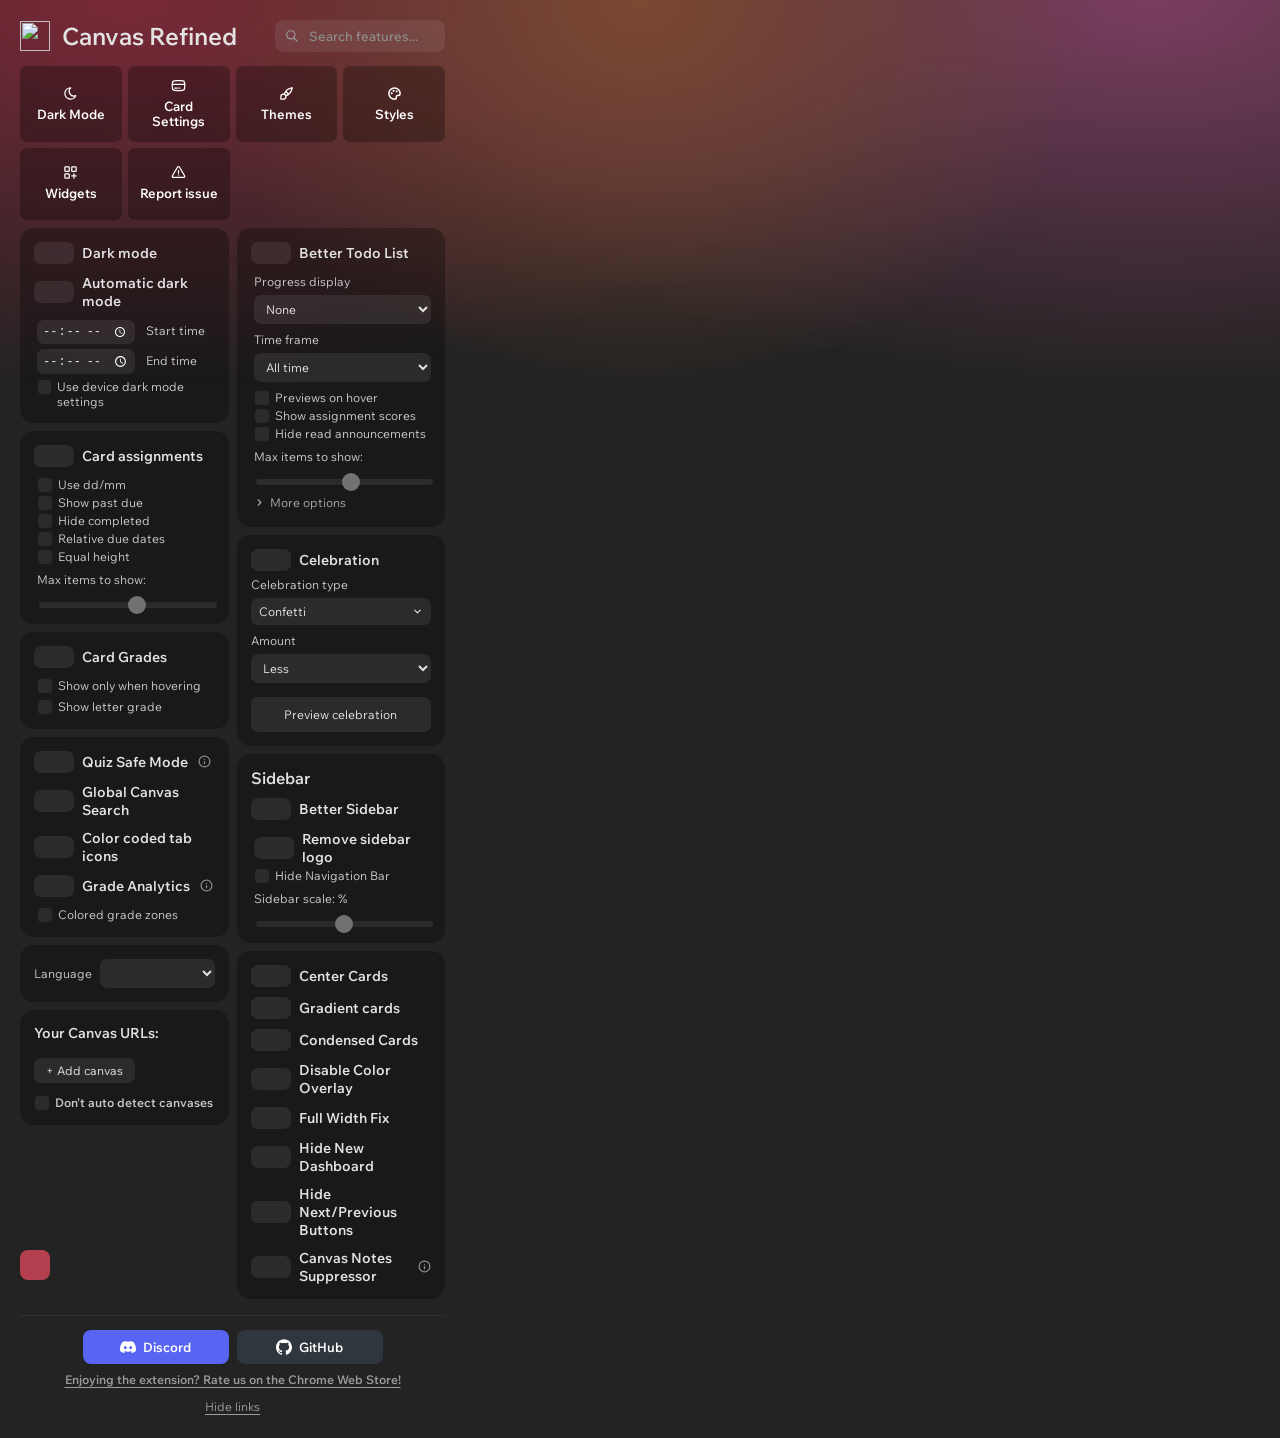
==== html/popup.html @ 8428d86f "canvas notes supressor" ====
<!doctype html>
<html lang="en">

<head>
    <meta charset="utf-8">
    <title>Canvas Refined</title>
    <link href="../css/popup.css" rel="stylesheet">
    <link rel="preconnect" href="https://fonts.googleapis.com">
    <link rel="preconnect" href="https://fonts.gstatic.com" crossorigin>
    <link href="https://fonts.googleapis.com/css2?family=Rubik&display=swap" rel="stylesheet">

    <link rel="preconnect" href="https://fonts.googleapis.com">
    <link rel="preconnect" href="https://fonts.gstatic.com" crossorigin>
    <link href="https://fonts.googleapis.com/css2?family=Wix+Madefor+Text:wght@400;500;600;700&display=swap"
        rel="stylesheet">



</head>

<body style="background: #1a1a1ad6; background: #232323">
    <div id="gradientbg"></div>
    <div id="alert"></div>
    <div class="main">
        <div class="header">
            <img id="bclogo" src="../icon/icon-128.png">
            <h1 data-i18n="Canvas_Refined">Canvas Refined</h1>
            <div class="header-search" id="header-search">
                <svg class="header-search-icon" xmlns="http://www.w3.org/2000/svg" width="14" height="14" viewBox="0 0 24 24" fill="none" stroke="currentColor" stroke-width="2" stroke-linecap="round" stroke-linejoin="round"><path stroke="none" d="M0 0h24v24H0z" fill="none"/><path d="M10 10m-7 0a7 7 0 1 0 14 0a7 7 0 1 0 -14 0" /><path d="M21 21l-6 -6" /></svg>
                <input type="text" id="feature-search" data-i18n-placeholder="search_features" placeholder="Search features..." autocomplete="off" spellcheck="false">
                <div class="search-results" id="feature-search-results"></div>
            </div>
        </div>
            <div class="more-options-container">
                <button id="customize-dark-btn" class="big-button tab-btn">
                    <svg xmlns="http://www.w3.org/2000/svg" width="15" height="15" viewBox="0 0 24 24" stroke-width="2" stroke="currentColor" fill="none" stroke-linecap="round" stroke-linejoin="round"><path stroke="none" d="M0 0h24v24H0z" fill="none"/><path d="M12 3c.132 0 .263 0 .393 0a7.5 7.5 0 0 0 7.92 12.446a9 9 0 1 1 -8.313 -12.454z" /></svg>
                    <span data-i18n="edit_dark_mode">Dark Mode</span>
                </button>
                <button id="advanced-settings" class="big-button tab-btn">
                    <svg xmlns="http://www.w3.org/2000/svg" width="15" height="15" viewBox="0 0 24 24" fill="none" stroke="currentColor" stroke-width="2" stroke-linecap="round" stroke-linejoin="round"><path d="M2 12C2 8.22876 2 6.34315 3.17157 5.17157C4.34315 4 6.22876 4 10 4H14C17.7712 4 19.6569 4 20.8284 5.17157C22 6.34315 22 8.22876 22 12C22 15.7712 22 17.6569 20.8284 18.8284C19.6569 20 17.7712 20 14 20H10C6.22876 20 4.34315 20 3.17157 18.8284C2 17.6569 2 15.7712 2 12Z"></path><path d="M10 16H6"></path><path d="M14 16H12.5"></path><path d="M2 10L22 10"></path></svg>
                    <span data-i18n="card_customization">Card Settings</span>
                </button>
                <!-- <button id="card-colors-btn" class="big-button tab-btn">
                    <svg xmlns="http://www.w3.org/2000/svg" width="15" height="15" viewBox="0 0 24 24" stroke-width="2" stroke="currentColor" fill="none" stroke-linecap="round" stroke-linejoin="round"><path stroke="none" d="M0 0h24v24H0z" fill="none"></path><path d="M5 3m0 2a2 2 0 0 1 2 -2h10a2 2 0 0 1 2 2v2a2 2 0 0 1 -2 2h-10a2 2 0 0 1 -2 -2z"></path><path d="M19 6h1a2 2 0 0 1 2 2a5 5 0 0 1 -5 5l-5 0v2"></path><path d="M10 15m0 1a1 1 0 0 1 1 -1h2a1 1 0 0 1 1 1v4a1 1 0 0 1 -1 1h-2a1 1 0 0 1 -1 -1z"></path></svg>
                    <span data-i18n="card_colors">Card Colors</span>
                </button> -->
                <button id="import-export-btn" class="big-button tab-btn">
                    <svg xmlns="http://www.w3.org/2000/svg" width="15" height="15" viewBox="0 0 24 24" stroke-width="2" stroke="currentColor" fill="none" stroke-linecap="round" stroke-linejoin="round"><path stroke="none" d="M0 0h24v24H0z" fill="none"></path><path d="M3 21v-4a4 4 0 1 1 4 4h-4"></path><path d="M21 3a16 16 0 0 0 -12.8 10.2"></path><path d="M21 3a16 16 0 0 1 -10.2 12.8"></path><path d="M10.6 9a9 9 0 0 1 4.4 4.4"></path></svg>
                    <span data-i18n="themes">Themes</span>
                </button>
                <button id="custom-font-btn" class="big-button tab-btn">
                    <svg width="15px" height="15px" viewBox="0 0 24 24" fill="none" xmlns="http://www.w3.org/2000/svg"><g id="SVGRepo_bgCarrier" stroke-width="0"></g><g id="SVGRepo_tracerCarrier" stroke-linecap="round" stroke-linejoin="round"></g><g id="SVGRepo_iconCarrier"> <path d="M15.5 8.5H15.51M10.5 7.5H10.51M7.5 11.5H7.51M12 21C7.02944 21 3 16.9706 3 12C3 7.02944 7.02944 3 12 3C16.9706 3 21 7.02944 21 12C21 13.6569 19.6569 15 18 15H17.4C17.0284 15 16.8426 15 16.6871 15.0246C15.8313 15.1602 15.1602 15.8313 15.0246 16.6871C15 16.8426 15 17.0284 15 17.4V18C15 19.6569 13.6569 21 12 21ZM16 8.5C16 8.77614 15.7761 9 15.5 9C15.2239 9 15 8.77614 15 8.5C15 8.22386 15.2239 8 15.5 8C15.7761 8 16 8.22386 16 8.5ZM11 7.5C11 7.77614 10.7761 8 10.5 8C10.2239 8 10 7.77614 10 7.5C10 7.22386 10.2239 7 10.5 7C10.7761 7 11 7.22386 11 7.5ZM8 11.5C8 11.7761 7.77614 12 7.5 12C7.22386 12 7 11.7761 7 11.5C7 11.2239 7.22386 11 7.5 11C7.77614 11 8 11.2239 8 11.5Z" stroke="#ffffff" stroke-width="2.4" stroke-linecap="round" stroke-linejoin="round"></path> </g></svg>
                    <span data-i18n="styles">Styles</span>
                </button>
                <button id="gpa-bounds-btn" class="big-button tab-btn">
                    <svg xmlns="http://www.w3.org/2000/svg" width="15" height="15" viewBox="0 0 24 24" fill="none" stroke="currentColor" stroke-width="2" stroke-linecap="round" stroke-linejoin="round"><rect x="3" y="3" width="7" height="7" rx="1"></rect><rect x="3" y="14" width="7" height="7" rx="1"></rect><rect x="14" y="3" width="7" height="7" rx="1"></rect><path d="M17.5 14.0002L17.5 21.0004"></path><path d="M21.0001 17.5001L14 17.5001"></path></svg>
                    <span data-i18n="widgets">Widgets</span>
                </button>
                <button id="report-issue-btn" class="big-button tab-btn">
                    <svg xmlns="http://www.w3.org/2000/svg" width="15" height="15" viewBox="0 0 24 24" stroke-width="2" stroke="currentColor" fill="none" stroke-linecap="round" stroke-linejoin="round"><path stroke="none" d="M0 0h24v24H0z" fill="none"></path><path d="M12 9v4"></path><path d="M10.363 3.591l-8.106 13.534a1.914 1.914 0 0 0 1.636 2.871h16.214a1.914 1.914 0 0 0 1.636 -2.87l-8.106 -13.536a1.914 1.914 0 0 0 -3.274 0z"></path><path d="M12 16h.01"></path></svg>
                    <span data-i18n="report_issue">Report issue</span>
                </button>
                <!-- <button id="updates-btn" class="big-button tab-btn">
                    <svg  xmlns="http://www.w3.org/2000/svg"  width="15"  height="15"  viewBox="0 0 24 24"  fill="none"  stroke="currentColor"  stroke-width="2"  stroke-linecap="round"  stroke-linejoin="round"><path stroke="none" d="M0 0h24v24H0z" fill="none"/><path d="M20 11a8.1 8.1 0 0 0 -15.5 -2m-.5 -4v4h4" /><path d="M4 13a8.1 8.1 0 0 0 15.5 2m.5 4v-4h-4" /></svg>
                    <span data-i18n="updates">Updates</span>
                </button> -->
            </div>
        <div class="options">
            <div class="options-left">
                <div class="option-container">
                    <div class="option" id="dark_mode">
                        <input type="radio" id="off" name="dark_mode">
                        <input type="radio" id="on" name="dark_mode">
                        <div class="slider">
                            <div class="sliderknob"></div>
                            <div class="sliderbg"></div>
                        </div>
                        <span class="option-name" data-i18n="dark_mode">Dark mode</span>
                    </div>
                    <div class="option" id="auto_dark">
                        <input type="radio" id="off" name="auto_dark">
                        <input type="radio" id="on" name="auto_dark">
                        <div class="slider">
                            <div class="sliderknob"></div>
                            <div class="sliderbg"></div>
                        </div>
                        <span class="option-name" data-i18n="automatic_dark_mode">Automatic dark mode</span>
                    </div>
                    <div class="sub-options">
                        <div class="timesets">
                            <div class="timeset">
                                <input type="time" id="auto_dark_start" step="60"></input>
                                <span class="sub-text" data-i18n="auto_start_time">Start time</span>
                            </div>
                            <div class="timeset">
                                <input type="time" id="auto_dark_end" step="60"></input>
                                <span class="sub-text" data-i18n="auto_end_time">End time</span>
                            </div>
                        </div>
                        <div class="sub-option" style="margin-top:5px">
                            <input type="checkbox" id="device_dark" name="device_dark">
                            <label for="device_dark" class="sub-text" data-i18n="device_dark">Use device dark mode settings</label>
                        </div>
                    </div>
                </div>
                <div class="option-container">
                    <div class="option" id="assignments_due">
                        <input type="radio" id="off" name="assignments_due">
                        <input type="radio" id="on" name="assignments_due">
                        <div class="slider">
                            <div class="sliderknob"></div>
                            <div class="sliderbg"></div>
                        </div>
                        <span class="option-name" data-i18n="card_assignments">Card assignments</span>
                    </div>
                    <div class="sub-options">
                        <div class="sub-option">
                            <input type="checkbox" id="assignment_date_format" name="assignment_date_format">
                            <label for="assignment_date_format" class="sub-text" data-i18n="useddmm">Use dd/mm</label>
                        </div>
                        <div class="sub-option">
                            <input type="checkbox" id="card_overdues" name="card_overdues">
                            <label for="card_overdues" class="sub-text" data-i18n="show_past_due">Show past due</label>
                        </div>
                        <div class="sub-option">
                            <input type="checkbox" id="hide_completed_cards" name="hide_completed_cards">
                            <label for="hide_completed_cards" class="sub-text" data-i18n="hide_completed_cards">Hide completed</label>
                        </div>
                        <div class="sub-option">
                            <input type="checkbox" id="relative_dues" name="relative_dues">
                            <label for="relative_dues" class="sub-text" data-i18n="relative_due_dates">Relative due dates</label>
                        </div>
                        <div class="sub-option">
                            <input type="checkbox" id="equal_height_cards" name="equal_height_cards">
                            <label for="equal_height_cards" class="sub-text" data-i18n="equal_height_cards">Equal height</label>
                        </div>
                        <div style="margin-top: 5px">
                            <span class="sub-text" data-i18n="max_items">Max items to show: </span><span
                                id="numAssignments"></span>
                            <input type="range" min="1" max="10" id="numAssignmentsSlider">
                        </div>
                    </div>
                </div>
                <div class="option-container">
                    <div class="option" id="dashboard_grades">
                        <input type="radio" id="off" name="dashboard_grades">
                        <input type="radio" id="on" name="dashboard_grades">
                        <div class="slider">
                            <div class="sliderknob"></div>
                            <div class="sliderbg"></div>
                        </div>
                        <span class="option-name" data-i18n="card_grades">Card Grades</span>
                    </div>
                    <div class="sub-options">
                        <div class="sub-option" style="margin-top:5px">
                            <input type="checkbox" id="grade_hover" name="grade_hover">
                            <label for="grade_hover" class="sub-text" data-i18n="grade_hover">Show only when hovering</label>
                        </div>
                        <div class="sub-option" style="margin-top:5px">
                            <input type="checkbox" id="card_letter" name="card_letter">
                            <label for="card_letter" class="sub-text" data-i18n="card_letter">Show letter grade</label>
                        </div>
                    </div>
                </div>
                <div class="option-container" style="display:none">
					<!-- TODO: scrapped maybe forever -->
                    <div class="option" id="remind">
                        <input type="radio" id="off" name="remind">
                        <input type="radio" id="on" name="remind">
                        <div class="slider">
                            <div class="sliderknob"></div>
                            <div class="sliderbg"></div>
                        </div>
                        <span class="option-name" data-i18n="todo_remind">Todo Reminders</span>
                    </div>
                </div>
                <div class="option-container">
                    <div class="option" id="quiz_safe_mode">
                        <input type="radio" id="off" name="quiz_safe_mode">
                        <input type="radio" id="on" name="quiz_safe_mode">
                        <div class="slider">
                            <div class="sliderknob"></div>
                            <div class="sliderbg"></div>
                        </div><span class="option-name" data-i18n="quiz_safe_mode">Quiz Safe Mode</span>
                        <span class="cr-info-bubble" tabindex="0" role="button" data-i18n-aria-label="quiz_safe_info_label" aria-label="Quiz Safe Mode info">
                            <svg viewBox="0 0 24 24" width="13" height="13" fill="none" stroke="currentColor" stroke-width="2.2" stroke-linecap="round" stroke-linejoin="round"><circle cx="12" cy="12" r="10"></circle><line x1="12" y1="16" x2="12" y2="12"></line><line x1="12" y1="8" x2="12.01" y2="8"></line></svg>
                            <span class="cr-info-bubble-text" data-i18n="quiz_safe_mode_desc">Turns off most Canvas Refined features on quiz pages so you get the default Canvas quiz experience.</span>
                        </span>
                    </div>
                    <div class="option" id="global_search">
                        <input type="radio" id="off" name="global_search">
                        <input type="radio" id="on" name="global_search">
                        <div class="slider">
                            <div class="sliderknob"></div>
                            <div class="sliderbg"></div>
                        </div><span class="option-name" data-i18n="global_search">Global Canvas Search</span>
                    </div>
                    <div class="option" id="tab_icons">
                        <input type="radio" id="off" name="tab_icons">
                        <input type="radio" id="on" name="tab_icons">
                        <div class="slider">
                            <div class="sliderknob"></div>
                            <div class="sliderbg"></div>
                        </div><span class="option-name" data-i18n="tab_icons">Color coded tab icons</span>
                    </div>
                    <div class="option" id="grade_analytics">
                        <input type="radio" id="off" name="grade_analytics">
                        <input type="radio" id="on" name="grade_analytics">
                        <div class="slider">
                            <div class="sliderknob"></div>
                            <div class="sliderbg"></div>
                        </div><span class="option-name" data-i18n="grade_analytics">Grade Analytics</span>
                        <span class="cr-info-bubble" tabindex="0" role="button" data-i18n-aria-label="grade_analytics_info_label" aria-label="Grade Analytics info">
                            <svg viewBox="0 0 24 24" width="13" height="13" fill="none" stroke="currentColor" stroke-width="2.2" stroke-linecap="round" stroke-linejoin="round"><circle cx="12" cy="12" r="10"></circle><line x1="12" y1="16" x2="12" y2="12"></line><line x1="12" y1="8" x2="12.01" y2="8"></line></svg>
                            <span class="cr-info-bubble-text" data-i18n="grade_analytics_desc">Adds tools to help you analyze your grades.</span>
                        </span>
                    </div>
                    <div class="sub-options">
                        <div class="sub-option" style="margin-top:5px">
                            <input type="checkbox" id="grade_analytics_zones" name="grade_analytics_zones">
                            <label for="grade_analytics_zones" class="sub-text" data-i18n="grade_analytics_zones">Colored grade zones</label>
                        </div>
                    </div>
                </div>
                <div class="option-container" id="language-selector-container">
                    <div class="sub-option widget-inline-row" style="margin-top:0;">
                        <label for="language-select" class="sub-text widget-inline-label" data-i18n="language">Language</label>
                        <select id="language-select" class="widget-pos widget-inline-select"></select>
                    </div>
                </div>
                <div class="option-container">
                    <div class="customDomain">
                        <span data-i18n="enter_url">Your Canvas URLs:</span>
                        <div id="custom-domain-list"></div>
                        <button id="add-domain-btn" class="customization-button" data-i18n="add_canvas">+ Add canvas</button>
                        <div class="domain-toggles">
                            <div class="sub-option">
                                <input type="checkbox" id="auto_detect_disabled" name="auto_detect_disabled">
                                <label for="auto_detect_disabled" class="sub-text" data-i18n="no_auto_detect">Don't auto detect canvases</label>
                            </div>
                        </div>
                    </div>
                </div>

            </div>

            <div class="options-right">
                <div class="option-container">
                    <div class="option" id="better_todo">
                        <input type="radio" id="off" name="better_todo">
                        <input type="radio" id="on" name="better_todo">
                        <div class="slider">
                            <div class="sliderknob"></div>
                            <div class="sliderbg"></div>
                        </div>
                        <span class="option-name" data-i18n="better_todo">Better Todo List</span>
                    </div>
                    <div class="sub-options">
                        <!-- Frequently-changed options stay visible; rarer ones live in the collapsible "More options" section below -->
                        <div class="sub-option" style="flex-direction:column;align-items:stretch;gap:4px;">
                            <label for="todo_progress_rings" class="sub-text" data-i18n="todo_progress_display">Progress display</label>
                            <select id="todo_progress_rings" name="todo_progress_rings">
                                <option value="none" data-i18n="todo_progress_none">None</option>
                                <option value="rings" data-i18n="todo_progress_rings">Rings</option>
                                <option value="rainbow" data-i18n="todo_progress_rainbow">Rainbow</option>
                                <option value="lines" data-i18n="todo_progress_lines">Multiple lines</option>
                                <option value="line" data-i18n="todo_progress_line">One line</option>
                            </select>
                        </div>
                        <div class="sub-option" style="flex-direction:column;align-items:stretch;gap:4px;">
                            <label for="todo_timeframe" class="sub-text" data-i18n="todo_timeframe">Time frame</label>
                            <select id="todo_timeframe" name="todo_timeframe">
                                <option value="all" data-i18n="todo_timeframe_all">All time</option>
                                <option value="1week" data-i18n="todo_timeframe_1week">1 week</option>
                                <option value="2week" data-i18n="todo_timeframe_2week">2 weeks</option>
                                <option value="month" data-i18n="todo_timeframe_month">Month</option>
                                <option value="2month" data-i18n="todo_timeframe_2month">2 months</option>
                                <option value="custom" data-i18n="todo_timeframe_custom">Custom</option>
                            </select>
                            <div id="todo_timeframe_custom" class="custom-tf-wrap">
                                <div class="custom-tf-row">
                                    <span class="sub-text" data-i18n="todo_timeframe_from">From</span>
                                    <input type="number" id="todo_timeframe_custom_past" min="0" max="365">
                                    <span class="sub-text" data-i18n="todo_timeframe_days_ago">days ago</span>
                                </div>
                                <div class="custom-tf-row">
                                    <span class="sub-text" data-i18n="todo_timeframe_to">To</span>
                                    <input type="number" id="todo_timeframe_custom_future" min="0" max="365">
                                    <span class="sub-text" data-i18n="todo_timeframe_days_future">days from now</span>
                                </div>
                            </div>
                        </div>
                        <div class="sub-option">
                            <input type="checkbox" id="hover_preview" name="hover_preview">
                            <label for="hover_preview" class="sub-text" data-i18n="hover_preview">Previews on hover</label>
                        </div>
                        <div class="sub-option">
                            <input type="checkbox" id="todo_show_scores" name="todo_show_scores">
                            <label for="todo_show_scores" class="sub-text" data-i18n="todo_show_scores">Show assignment scores</label>
                        </div>
                        <div class="sub-option">
                            <input type="checkbox" id="todo_hide_read" name="todo_hide_read">
                            <label for="todo_hide_read" class="sub-text" data-i18n="todo_hide_read">Hide read announcements</label>
                        </div>
                        <div style="margin-top: 5px">
                            <span class="sub-text" data-i18n="max_items">Max items to show: </span><span
                                id="numTodoItems"></span>
                            <input type="range" min="1" max="12" id="numTodoItemsSlider">
                        </div>
                        <div class="todo-more-options" id="todo-more-options">
                            <div class="todo-more-toggle" id="todo-more-toggle" role="button" tabindex="0" aria-expanded="false" aria-controls="todo-more-items">
                                <svg xmlns="http://www.w3.org/2000/svg" width="11" height="11" viewBox="0 0 24 24" fill="none" stroke="currentColor" stroke-width="2.5" stroke-linecap="round" stroke-linejoin="round"><path stroke="none" d="M0 0h24v24H0z" fill="none"/><path d="M9 6l6 6l-6 6" /></svg>
                                <span data-i18n="more_options">More options</span>
                            </div>
                            <div class="todo-more-items" id="todo-more-items">
                                <div class="sub-option">
                                    <input type="checkbox" id="todo_separate_scrollbar" name="todo_separate_scrollbar">
                                    <label for="todo_separate_scrollbar" class="sub-text" data-i18n="todo_separate_scrollbar">Separate Scrollbar</label>
                                </div>
                                <div class="sub-option">
                                    <input type="checkbox" id="todo_hr24" name="todo_hr24">
                                    <label for="todo_hr24" class="sub-text" data-i18n="24hrformat">Use 24hr format</label>
                                </div>
                                <div class="sub-option">
                                    <input type="checkbox" id="todo_full_height" name="todo_full_height">
                                    <label for="todo_full_height" class="sub-text" data-i18n="todo_full_height">Force Full Height</label> <!-- TO REMOVE and replace with full height -->
                                </div>
                                <div class="sub-option">
                                    <input type="checkbox" id="todo_hide_feedback" name="todo_hide_feedback">
                                    <label for="todo_hide_feedback" class="sub-text" data-i18n="todo_hide_feedback">Hide Recent Feedback</label>
                                </div>
                                <div class="sub-option" id="todo_alternate_colors_wrap" style="display:none;">
                                    <input type="checkbox" id="todo_alternate_colors" name="todo_alternate_colors">
                                    <label for="todo_alternate_colors" class="sub-text" data-i18n="todo_alternate_colors">Alternate colors</label>
                                </div>
                                <div class="sub-option">
                                    <input type="checkbox" id="todo_ignore_card_colors" name="todo_ignore_card_colors">
                                    <label for="todo_ignore_card_colors" class="sub-text" data-i18n="todo_ignore_colors">Ignore card colors</label>
                                </div>
                                <div class="sub-option">
                                    <input type="checkbox" id="todo_remove_icons" name="todo_remove_icons">
                                    <label for="todo_remove_icons" class="sub-text" data-i18n="todo_remove_icons">Remove icons</label>
                                </div>
                                <div class="sub-option">
                                    <input type="checkbox" id="todo_sections_persist" name="todo_sections_persist">
                                    <label for="todo_sections_persist" class="sub-text" data-i18n="todo_sections_persist">Remember collapsed sections</label>
                                </div>
                            </div>
                        </div>
                    </div>
                </div>
                <div class="option-container" id="celebrations-container">
                    <div class="option" id="todo_celebrations_enabled" style="margin-top:0">
                        <input type="radio" id="off" name="todo_celebrations_enabled">
                        <input type="radio" id="on" name="todo_celebrations_enabled">
                        <div class="slider">
                            <div class="sliderknob"></div>
                            <div class="sliderbg"></div>
                        </div>
                        <span class="option-name" data-i18n="celebration">Celebration</span>
                    </div>
                    <div class="sub-option celebration-sub" id="celebration-type-row" style="margin-top:6px;flex-direction:column;align-items:stretch;gap:4px;">
                        <span class="sub-text" data-i18n="celebration_type">Celebration type</span>
                        <div class="cr-multiselect" id="todo_celebrations">
                            <button type="button" class="cr-multiselect-btn" id="todo_celebrations_btn" aria-haspopup="listbox" aria-expanded="false">
                                <span id="todo_celebrations_label" data-i18n="celebration_confetti">Confetti</span>
                                <svg xmlns="http://www.w3.org/2000/svg" width="11" height="11" viewBox="0 0 24 24" fill="none" stroke="currentColor" stroke-width="2.5" stroke-linecap="round" stroke-linejoin="round"><path stroke="none" d="M0 0h24v24H0z" fill="none"/><path d="M6 9l6 6 6-6" /></svg>
                            </button>
                            <div class="cr-multiselect-menu" id="todo_celebrations_menu" role="listbox" aria-multiselectable="true"></div>
                        </div>
                    </div>
                    <div class="sub-option celebration-sub" id="celebration-amount-row" style="flex-direction:column;align-items:stretch;gap:4px;">
                        <label for="todo_celebration_amount" class="sub-text" data-i18n="celebration_amount">Amount</label>
                        <select id="todo_celebration_amount" name="todo_celebration_amount">
                            <option value="less" data-i18n="celebration_less">Less</option>
                            <option value="normal" data-i18n="celebration_normal">Normal</option>
                            <option value="more" data-i18n="celebration_more">More</option>
                            <option value="crazy" data-i18n="celebration_crazy">Crazy</option>
                        </select>
                    </div>
                    <button type="button" id="celebration-preview-btn" class="customization-button celebration-sub" style="margin-top:8px;width:100%;" data-i18n="celebration_preview">Preview celebration</button>
                </div>
                <div class="option-container">
                    <h3 class="header-small" data-i18n="sidebar">Sidebar</h3>
                    <div class="option" id="better_sidebar">
                        <input type="radio" id="off" name="better_sidebar">
                        <input type="radio" id="on" name="better_sidebar">
                        <div class="slider">
                            <div class="sliderknob"></div>
                            <div class="sliderbg"></div>
                        </div>
                        <span class="option-name" data-i18n="better_sidebar">Better Sidebar</span>
                    </div>
                    <!-- Only offered with Better Sidebar off: it replaces the rail entirely. -->
                    <div id="hide_sidebar_row" style="margin-top:10px;display:none;">
                        <div class="option" id="hide_sidebar">
                            <input type="radio" id="off" name="hide_sidebar">
                            <input type="radio" id="on" name="hide_sidebar">
                            <div class="slider">
                                <div class="sliderknob"></div>
                                <div class="sliderbg"></div>
                            </div>
                            <span class="option-name" data-i18n="hide_sidebar">Hide sidebar</span>
                        </div>
                    </div>
                    <div class="sub-options">
                        <div class="option" id="remlogo" style="margin-top:2px">
                            <input type="radio" id="off" name="remlogo">
                            <input type="radio" id="on" name="remlogo">
                            <div class="slider">
                                <div class="sliderknob"></div>
                                <div class="sliderbg"></div>
                            </div>
                            <span class="option-name" data-i18n="remlogo">Remove sidebar logo</span>
                        </div>
                        <div class="sub-option">
                            <input type="checkbox" id="hide_navbar" name="hide_navbar">
                            <label for="hide_navbar" class="sub-text" data-i18n="hide_navbar">Hide Navigation Bar</label>
                        </div>
                        <div style="margin-top: 5px" id="sidebarScaleSub">
                            <span class="sub-text" data-i18n="sidebar_scale">Sidebar scale: </span><span id="sidebarScaleValue"></span><span class="sub-text">%</span>
                            <input type="range" min="70" max="150" id="sidebarScaleSlider">
                        </div>
                    </div>
                </div>
                <div class="option-container">
                    <div class="option" id="center_cards">
                        <input type="radio" id="off" name="center_cards">
                        <input type="radio" id="on" name="center_cards">
                        <div class="slider">
                            <div class="sliderknob"></div>
                            <div class="sliderbg"></div>
                        </div>
                        <span class="option-name" data-i18n="center_cards">Center Cards</span>
                    </div>
                    <div class="option" id="gradient_cards">
                        <input type="radio" id="off" name="gradient_cards">
                        <input type="radio" id="on" name="gradient_cards">
                        <div class="slider">
                            <div class="sliderknob"></div>
                            <div class="sliderbg"></div>
                        </div>
                        <span class="option-name" data-i18n="gradient_cards">Gradient cards</span>
                    </div>
                    <div class="option" id="condensed_cards">
                        <input type="radio" id="off" name="condensed_cards">
                        <input type="radio" id="on" name="condensed_cards">
                        <div class="slider">
                            <div class="sliderknob"></div>
                            <div class="sliderbg"></div>
                        </div><span class="option-name" data-i18n="condensed_cards">Condensed Cards</span>
                    </div>
                    <div class="option" id="disable_color_overlay">
                        <input type="radio" id="off" name="disable_color_overlay">
                        <input type="radio" id="on" name="disable_color_overlay">
                        <div class="slider">
                            <div class="sliderknob"></div>
                            <div class="sliderbg"></div>
                        </div><span class="option-name" data-i18n="disable_color">Disable Color Overlay</span>
                    </div>
                    <div class="option" id="full_width">
                        <input type="radio" id="off" name="full_width">
                        <input type="radio" id="on" name="full_width">
                        <div class="slider">
                            <div class="sliderknob"></div>
                            <div class="sliderbg"></div>
                        </div>
                        <span class="option-name" data-i18n="full_width">Full Width Fix</span>
                    </div>
                    <div class="option" id="hide_new_canvas">
                        <input type="radio" id="off" name="hide_new_canvas">
                        <input type="radio" id="on" name="hide_new_canvas">
                        <div class="slider">
                            <div class="sliderknob"></div>
                            <div class="sliderbg"></div>
                        </div><span class="option-name" data-i18n="hide_new_canvas">Hide New Dashboard</span>
                    </div>
                    <div class="option" id="hide_sequence_footer">
                        <input type="radio" id="off" name="hide_sequence_footer">
                        <input type="radio" id="on" name="hide_sequence_footer">
                        <div class="slider">
                            <div class="sliderknob"></div>
                            <div class="sliderbg"></div>
                        </div><span class="option-name" data-i18n="hide_sequence_footer">Hide Next/Previous Buttons</span>
                    </div>
                    <div class="option" id="notes_suppressor">
                        <input type="radio" id="off" name="notes_suppressor">
                        <input type="radio" id="on" name="notes_suppressor">
                        <div class="slider">
                            <div class="sliderknob"></div>
                            <div class="sliderbg"></div>
                        </div><span class="option-name" data-i18n="notes_suppressor">Canvas Notes Suppressor</span>
                        <span class="cr-info-bubble" tabindex="0" role="button" data-i18n-aria-label="notes_suppressor_info_label" aria-label="Canvas Notes Suppressor info">
                            <svg viewBox="0 0 24 24" width="13" height="13" fill="none" stroke="currentColor" stroke-width="2.2" stroke-linecap="round" stroke-linejoin="round"><circle cx="12" cy="12" r="10"/><line x1="12" y1="16" x2="12" y2="12"/><line x1="12" y1="8" x2="12.01" y2="8"/></svg>
                            <span class="cr-info-bubble-text" data-i18n="notes_suppressor_desc">Hides Canvas' "Mark unclear / Mark important" popup that appears when you select text.</span>
                        </span>
                    </div>
                </div>

            </div>
        </div>
        <div class="social-footer" id="social-footer">
            <div class="social-buttons" id="social-buttons">
                <a class="discord-button" href="https://discord.gg/GjFh4JA3wh" target="_blank" rel="noopener noreferrer" data-i18n-title="join_discord" title="Join our Discord">
                    <svg xmlns="http://www.w3.org/2000/svg" width="16" height="16" viewBox="0 0 24 24" fill="currentColor"><path d="M20.317 4.369a19.791 19.791 0 0 0-4.885-1.515.074.074 0 0 0-.079.037c-.21.375-.444.864-.608 1.25a18.27 18.27 0 0 0-5.487 0 12.64 12.64 0 0 0-.617-1.25.077.077 0 0 0-.079-.037A19.736 19.736 0 0 0 3.677 4.37a.07.07 0 0 0-.032.027C.533 9.046-.32 13.58.099 18.057a.082.082 0 0 0 .031.057 19.9 19.9 0 0 0 5.993 3.03.078.078 0 0 0 .084-.028 14.09 14.09 0 0 0 1.226-1.994.076.076 0 0 0-.041-.106 13.107 13.107 0 0 1-1.872-.892.077.077 0 0 1-.008-.128 10.2 10.2 0 0 0 .372-.292.074.074 0 0 1 .077-.01c3.928 1.793 8.18 1.793 12.062 0a.074.074 0 0 1 .078.01c.12.098.246.198.373.292a.077.077 0 0 1-.006.127 12.299 12.299 0 0 1-1.873.892.077.077 0 0 0-.041.107c.36.698.772 1.362 1.225 1.993a.076.076 0 0 0 .084.028 19.839 19.839 0 0 0 6.002-3.03.077.077 0 0 0 .032-.054c.5-5.177-.838-9.674-3.549-13.66a.061.061 0 0 0-.031-.03zM8.02 15.331c-1.182 0-2.157-1.085-2.157-2.419 0-1.333.956-2.419 2.157-2.419 1.21 0 2.176 1.096 2.157 2.42 0 1.333-.956 2.418-2.157 2.418zm7.975 0c-1.183 0-2.157-1.085-2.157-2.419 0-1.333.955-2.419 2.157-2.419 1.21 0 2.176 1.096 2.157 2.42 0 1.333-.946 2.418-2.157 2.418z"/></svg>
                    <span>Discord</span>
                </a>
                <a class="github-button" href="https://github.com/GuySandler/CanvasRefined" target="_blank" rel="noopener noreferrer" data-i18n-title="view_on_github" title="View on GitHub">
                    <svg xmlns="http://www.w3.org/2000/svg" width="16" height="16" viewBox="0 0 24 24" fill="currentColor"><path d="M12 .297c-6.63 0-12 5.373-12 12 0 5.303 3.438 9.8 8.205 11.385.6.113.82-.258.82-.577 0-.285-.01-1.04-.015-2.04-3.338.724-4.042-1.61-4.042-1.61C4.422 18.07 3.633 17.7 3.633 17.7c-1.087-.744.084-.729.084-.729 1.205.084 1.838 1.236 1.838 1.236 1.07 1.835 2.809 1.305 3.495.998.108-.776.417-1.305.76-1.605-2.665-.3-5.466-1.332-5.466-5.93 0-1.31.465-2.38 1.235-3.22-.135-.303-.54-1.523.105-3.176 0 0 1.005-.322 3.3 1.23.96-.267 1.98-.399 3-.405 1.02.006 2.04.138 3 .405 2.28-1.552 3.285-1.23 3.285-1.23.645 1.653.24 2.873.12 3.176.765.84 1.23 1.91 1.23 3.22 0 4.61-2.805 5.625-5.475 5.92.42.36.81 1.096.81 2.22 0 1.606-.015 2.896-.015 3.286 0 .315.21.69.825.57C20.565 22.092 24 17.592 24 12.297c0-6.627-5.373-12-12-12"/></svg>
                    <span>GitHub</span>
                </a>
            </div>
            <a class="rate-link" id="rate-link" href="https://chromewebstore.google.com/detail/canvas-refined/ihienfbdfdamhmhhiokjnjmpjgbenedg/reviews" target="_blank" rel="noopener noreferrer" data-i18n="rate_us_chrome">Enjoying the extension? Rate us on the Chrome Web Store!</a>
            <div class="social-toggle" id="social-toggle" role="button" tabindex="0" data-i18n="hide_links">Hide links</div>
        </div>
    </div>

    <div class="import-export tab" style="display: none">
        <div id="submit-popup">
            <div style="max-width: 75%;color:#a7a7a7">
                <h3 class="header-small" style="font-size:18px;color:#fff" data-i18n="submission_confirmation">Submission confirmation</h3>
                <p style="font-size:14px;margin-top: 10px;font-weight:600;" data-i18n="not_for_request">This is <span style="text-decoration: underline;">not</span> for requesting a theme. I don't create themes by request.</p>
                <p style="margin-top: 10px;" data-i18n="submission_includes">Your submission will include your current thematic settings, such as your card images, dark mode, and font.</p>
                <p style="margin-top: 10px;" data-i18n="theme_guidelines">Make sure your theme follows these guidelines:</p>
                <ul>
                    <li data-i18n="guideline_1">Appropriate images/title</li>
                    <li data-i18n="guideline_2">Does not heavily use components from other themes</li>
                    <li data-i18n="guideline_3">Uses a unique custom dark mode (not one of the presets)</li>
                    <li data-i18n="guideline_4">Custom images cannot be from Discord or Gmail. These images are not public</li>
                </ul>
                <div style="display: flex; gap: 5px;margin-top:14px;">
                    <button id="submit-theme-btn" class="big-button" style="width: 50%;" data-i18n="submit">Submit</button>
                    <button id="cancel-theme-btn" class="big-button" style="width: 50%;" data-i18n="cancel">Cancel</button>
                </div>
            </div>
        </div>
        <div id="browser-settings-popup">
            <div style="width: 50%;">
                <h3 class="header-small" style="margin-bottom:14px;font-size:18px;" data-i18n="theme_browser_settings">Theme browser settings</h3>
                <div style="display:flex;gap:8px;align-items: center;color:#a7a7a7">
                    <input type="checkbox" id="browser_show_likes">
                    <span data-i18n="always_show_likes">Always show like count</span>
                </div>
                <button id="close-settings-btn" class="big-button" style="width: 50%;margin-top:14px;" data-i18n="close">Close</button>
            </div>
        </div>
        <div class="tab-header">
            <h2 style="margin-top: 0" data-i18n="themes">Themes</h2>
            <button class="big-button back-btn" data-i18n="back">Back</button>
        </div>
        <div class="option-container" style="display:none;">
            <div class="theme-header small-option">
                <h3 class="header-small" style="margin:0" data-i18n="submit_your_theme">Submit your theme</h3>
                <div class="big-button" id="show-submit-form" data-i18n="show">Show</div>
            </div>
            <p style="color:#a7a7a7" data-i18n="do_you_want_submit">Do you want to submit your theme for others to use?</p>

            <div id="submit-drawer" style="display: none;">
                <div>
                    <div id="submit-tab">
                        <button class="submit-tab-btn active" id="submit-form-btn" data-i18n="submit">Submit</button>
                        <button class="submit-tab-btn" id="view-submissions-btn" data-i18n="my_submissions">My submissions</button>
                    </div>
                </div>
                <div id="submit-form" style="margin-top:10px;">
                    <div style="display: flex;gap:40px;">
                        <div>
                            <div>
                                <p style="font-weight:600;" data-i18n="title_label">Title</p>
                                <input type="text" class="card-input" id="submit-title">
                                <p style="color:#a7a7a7;font-size:12px;margin-top:4px;" data-i18n="title_hint">Try to keep this short and relevant so people can search for it.</p>
                            </div>
                            <div style="margin-top:14px;">
                                <p style="font-weight:600;" data-i18n="created_by">Created by</p>
                                <input type="text" class="card-input" id="submit-credits">
                                <p style="color:#a7a7a7;font-size:12px;margin-top:4px;" data-i18n="created_by_hint">This can be anything including your name, social media handle, anonymous etc.</p>
                            </div>
                                            </div>
                        <div style="min-width: 25%;">
                            <p style="color:#a7a7a7;font-size:12px;margin-bottom:5px;" data-i18n="preview">Preview</p>
                            <button id="theme-button-img" class="theme-button customization-button"
                            style="width: 100%;background-image: linear-gradient(rgba(0, 0, 0, 0.6), rgba(0, 0, 0, 0.6));">
                                <p class="theme-button-title" id="theme-button-title-preview" data-i18n="preview_title_default">Title</p>
                                <p class="theme-button-creator" id="theme-button-creator-preview" data-i18n="preview_creator_default">Credits</p>
                            </button>
                        </div>
                    </div>
                    <div style="display: flex;gap:6px;margin-top: 10px;">
                        <button id="submit-theme-btn-1" class="big-button" data-i18n="submit">Submit</button>
                    </div>
                </div>
                <div id="view-submissions" style="display: none;">
                    <div id="latest-submissions"></div>
                    <p style="font-size:12px;color:#a4a4a4;margin:6px 0" data-i18n="showing_submissions">Showing your latest 3 submissions</p>
                </div>
            </div>
        </div>
        <div class="option-container">
            <div class="theme-header">
                <div style="display:flex;gap:6px;align-items:center">
                    <h3 class="header-small" style="margin:0" data-i18n="user_made_themes">User made themes</h3>
                    <svg id="browser-settings-btn" xmlns="http://www.w3.org/2000/svg"  width="16"  height="16"  viewBox="0 0 24 24"  fill="currentColor"  class="icon icon-tabler icons-tabler-filled icon-tabler-settings"><path stroke="none" d="M0 0h24v24H0z" fill="none"/><path d="M14.647 4.081a.724 .724 0 0 0 1.08 .448c2.439 -1.485 5.23 1.305 3.745 3.744a.724 .724 0 0 0 .447 1.08c2.775 .673 2.775 4.62 0 5.294a.724 .724 0 0 0 -.448 1.08c1.485 2.439 -1.305 5.23 -3.744 3.745a.724 .724 0 0 0 -1.08 .447c-.673 2.775 -4.62 2.775 -5.294 0a.724 .724 0 0 0 -1.08 -.448c-2.439 1.485 -5.23 -1.305 -3.745 -3.744a.724 .724 0 0 0 -.447 -1.08c-2.775 -.673 -2.775 -4.62 0 -5.294a.724 .724 0 0 0 .448 -1.08c-1.485 -2.439 1.305 -5.23 3.744 -3.745a.722 .722 0 0 0 1.08 -.447c.673 -2.775 4.62 -2.775 5.294 0zm-2.647 4.919a3 3 0 1 0 0 6a3 3 0 0 0 0 -6z" /></svg>
                </div>
                <span id="premade-themes-pagenum"></span>
            </div>
            <div class="theme-controls">
                <div id="theme-sorts-container">
                    <button id="theme-sorts">
                        <div>
                            <svg style="display: block" xmlns="http://www.w3.org/2000/svg"  width="14"  height="14"  viewBox="0 0 24 24"  fill="none"  stroke="currentColor"  stroke-width="2"  stroke-linecap="round"  stroke-linejoin="round"  class="icon icon-tabler icons-tabler-outline icon-tabler-arrows-up-down"><path stroke="none" d="M0 0h24v24H0z" fill="none"/><path d="M7 3l0 18" /><path d="M10 6l-3 -3l-3 3" /><path d="M20 18l-3 3l-3 -3" /><path d="M17 21l0 -18" /></svg>
                        </div>
                        <span id="theme-current-sort"></span>
                    </button>
                    <div id="theme-sort-selector">
                        <div id="theme-sort-score" class="theme-sort-btn" data-i18n="popular">Popular</div>
                        <div id="theme-sort-trending" class="theme-sort-btn" data-i18n="trending">Trending</div>
                        <div id="theme-sort-liked" class="theme-sort-btn" data-i18n="liked">Liked</div>
                        <div id="theme-sort-new" class="theme-sort-btn" data-i18n="new_label">New</div>
                        <div id="theme-sort-old" class="theme-sort-btn" data-i18n="old_label">Old</div>
                        <div id="theme-sort-abc" class="theme-sort-btn" data-i18n="abc">ABC</div>
                    </div>
                </div>
                <div class="card-input" id="theme-search-container">
                    <svg  xmlns="http://www.w3.org/2000/svg"  width="14"  height="14"  viewBox="0 0 24 24"  fill="none"  stroke="currentColor"  stroke-width="2"  stroke-linecap="round"  stroke-linejoin="round"  class="icon icon-tabler icons-tabler-outline icon-tabler-search"><path stroke="none" d="M0 0h24v24H0z" fill="none"/><path d="M10 10m-7 0a7 7 0 1 0 14 0a7 7 0 1 0 -14 0" /><path d="M21 21l-6 -6" /></svg>
                    <input type="text" id="theme-search" placeholder="Search" data-i18n-placeholder="search">
                </div>
                <div style="display:flex;gap:4px;align-items:center">
                    <button id="premade-themes-left" data-i18n="back">Back</button>
                    <button id="premade-themes-right" data-i18n="next">Next</button>
                </div>
            </div>
            <div style="position:relative">
                <div id="premade-themes"></div>
            </div>
        </div>
        <div class="option-container">
            <div>
                <h3 class="header-small" data-i18n="revert_theme">Revert theme changes</h3>
            </div>
            <div style="display:flex;gap: 12px;">
                <button id="theme-revert" class="customization-button" data-i18n="revert">Revert</button>
                <p data-i18n="revert_desc">This will revert customizations back to when you first installed the extension.</p>
            </div>
        </div>
        <div class="option-container">
            <div class="theme-header">
                <h3 class="header-small" style="margin:0;flex:100" data-i18n="my_saved_themes">My saved themes</h3>
                <button id="save-theme" class="customization-button" data-i18n="save_current">+ Save current</button>
            </div>
            <div id="saved-themes"></div>
        </div>
        <div class="export-details option-container">
            <h3 class="header-small" style="display:flex;align-items:center;justify-content:space-between;gap:8px;flex-wrap:wrap;">
                <span data-i18n="export_settings">Export Settings</span>
                <span style="display:flex;gap:6px;">
                    <button type="button" id="export-check-all" class="customization-button" style="padding:4px 10px;font-size:11px;" data-i18n="check_all">Check all</button>
                    <button type="button" id="export-check-none" class="customization-button" style="padding:4px 10px;font-size:11px;" data-i18n="check_none">Check none</button>
                </span>
            </h3>
            <div style="display:flex;gap:30px;">
                <div class="export-inputs">
                    <div class="sub-option">
                        <input type="checkbox" id="export-dark" />
                        <span data-i18n="export_dark">Dark mode</span>
                    </div>
                    <div class="sub-option">
                        <input type="checkbox" id="export-dark-schedule" />
                        <span data-i18n="export_dark_schedule">Dark mode schedule</span>
                    </div>
                    <div  class="sub-option">
                        <input type="checkbox" id="export-cards" />
                        <span data-i18n="export_card_images">Card images</span>
                    </div>
                    <div class="sub-option">
                        <input type="checkbox" id="export-colors" />
                        <span data-i18n="export_card_colors">Card colors</span>
                    </div>
                    <div class="sub-option">
                        <input type="checkbox" id="export-card-styles" />
                        <span data-i18n="export_card_styles">Card styles</span>
                    </div>
                    <div class="sub-option">
                        <input type="checkbox" id="export-font" />
                        <span data-i18n="export_custom_font">Custom font</span>
                    </div>
                    <div class="sub-option">
                        <input type="checkbox" id="export-toggles" />
                        <span data-i18n="export_toggles">On/off toggles</span>
                    </div>
                    <div class="sub-option">
                        <input type="checkbox" id="export-todo" />
                        <span data-i18n="export_todo">Todo list</span>
                    </div>
                    <div class="sub-option">
                        <input type="checkbox" id="export-widgets" />
                        <span data-i18n="export_widgets">Widgets</span>
                    </div>
                    <div class="sub-option">
                        <input type="checkbox" id="export-gpa" />
                        <span data-i18n="export_gpa">GPA settings</span>
                    </div>
					<div class="sub-option">
                        <input type="checkbox" id="export-customStyles" />
                        <span data-i18n="export_custom_css">Custom CSS</span>
                    </div>
					<div class="sub-option">
                        <input type="checkbox" id="export-background" />
                        <span data-i18n="export_background">Background &amp; opacity</span>
                    </div>
                </div>
                <div style="flex: 1">
                    <textarea class="card-input" id="export-output" data-i18n-placeholder="output" placeholder="Output"></textarea>
                    <button type="button" id="export-copy" class="customization-button" style="display:block;margin-top:8px;width:100%;" data-i18n="copy">Copy</button>
                </div>
            </div>
        </div>
        <div class="import-export-details">
            <div class="import-details option-container">
                <h3 class="header-small" data-i18n="import_label">Import</h3>
                <p data-i18n="import_hint">Copy and paste exported themes here:</p>
                <div>
                    <textarea class="card-input" id="import-input"></textarea>
                </div>
            </div>
        </div>
        <!-- <div class="option-container">
            <div class="theme-header">
                <h3 class="header-small" style="margin:0;flex:100">Theme browser opt-in reset</h3>
            </div>
            <div style="display:flex;gap:12px;">
                <button id="reset-optin" class="customization-button">Reset opt-in status</button>
                <p style="color:#a7a7a7">This will bring back the opt-in message so you can select a different option.</p>
            </div>
        </div> -->
    </div>

    <div class="customize-dark tab" style="display: none">
        <div class="tab-header">
            <h2 style="margin-top: 0" data-i18n="edit_dark_mode">Dark Mode</h2>
            <button class="big-button back-btn" data-i18n="back">Back</button>
        </div>
        <div class="customization">
            <div class="container">
                <div class="option-container">
                    <h3 class="header-small" data-i18n="presets">Presets</h3>
                    <div class="options-presets">
                        <button id="dark-lighter" class="preset-button customization-button" style="background:#272727;border:1px solid #454545;color:#f5f5f5" data-i18n="dark_lighter">Lighter</button>
                        <button id="dark-light" class="preset-button customization-button" style="background:#202020;border:1px solid #404040;color:#f5f5f5" data-i18n="dark_light">Light</button>
                        <button id="dark-default" class="preset-button customization-button" style="background:#161616;border:1px solid #3c3c3c;color:#f5f5f5" data-i18n="dark_default">Default</button>
                        <button id="dark-dark" class="preset-button customization-button" style="background:#101010;border:1px solid #272727;color:#f5f5f5" data-i18n="dark_dark">Dark</button>
                        <button id="dark-darker" class="preset-button customization-button" style="background:#000000;border:1px solid #000000;color:#c5c5c5" data-i18n="dark_darker">Darker</button>
                        <button id="dark-mint" class="preset-button customization-button" style="background:#0f0f0f;border:1px solid #1e1e1e;color:#7CF3CB" data-i18n="dark_mint">Mint</button>
                        <button id="dark-blue" class="preset-button customization-button" style="background:#14181d;border:1px solid #2e3943;color:#f5f5f5" data-i18n="dark_blue">Blue Tint</button>
                        <button id="dark-burn" class="preset-button customization-button" style="background:#ffffff;border:1px solid #cccccc;color:#9d9a9a" data-i18n="dark_burn">Eyeball Burn</button>
                        <button id="dark-unicorn" class="preset-button customization-button" style="background:#ff6090;border:1px solid #00C1FF;color:#FFFF00" data-i18n="dark_unicorn">Unicorn</button>
                        <button id="dark-lightmode" class="preset-button customization-button" style="background:#fff;border:1px solid #c7cdd1;color:#2d3b45" data-i18n="dark_lightmode">Lightmode</button>
                        <button id="dark-catppuccin" class="preset-button customization-button" style="background:#11111b!important;border:1px solid #4f5463;color:#f5c2e7;" data-i18n="dark_catppuccin">Catppuccin<br />by Angel</button>
                        <button id="dark-sage" class="preset-button customization-button" style="background:#2f3e46!important;border:1px solid #84a98c;color:#d8f5c7;" data-i18n="dark_sage">Sage<br />by LivDoesDevStuf</button>
                        <button id="dark-pink" class="preset-button customization-button" style="background:#ffe0ed!important;border:1px solid #ff007b;color:#ff0088;" data-i18n="dark_pink">Pink<br />by Sayde</button>
                        <button id="dark-coral" class="preset-button customization-button" style="background:#131c26!important;border:1px solid #0e1721;color:#f88379;" data-i18n="dark_coral">Coral<br />by Superchido</button>
                        <button style="opacity: 0">placeholder</button>
                        <button style="opacity: 0">placeholder</button>
                        <!--
                        <button id="preset-placeholder1" class="preset-button customization-button" style="opacity: 0;">button</button>
                        <button id="preset-placeholder2" class="preset-button customization-button" style="opacity: 0;">button</button>
                        <button id="preset-placeholder3" class="preset-button customization-button" style="opacity: 0;">button</button>
                        -->
                    </div>
                </div>
            </div>
            <div class="container">
                <div class="option-container">
                    <div class="changer">
                        <div class="changer-container" id="dp_sidebar-text">
                            <h3 class="color-type-header" data-i18n="dp_sidebar_text">Sidebar Text</h3>
                            <input class="card-input" type="color"></input>
                            <input class="card-input" type="text"></input>
                        </div>
                    </div>
                    <div class="changer">
                        <h3 class="color-type-header" data-i18n="dp_sidebar">Sidebar</h3>
                        <div class="changer-container" id="dp_sidebar" style="align-items: flex-start;">
                            <div style="width:160px;margin-top:5px;">
                                <div>
                                    <input type="radio" id="radio-sidebar-solid" name="sidebar-background"><label for="radio-sidebar-solid" data-i18n="radio_sidebar_solid">Solid</label>
                                </div>
                                <div>
                                    <input type="radio" id="radio-sidebar-gradient" name="sidebar-background"><label for="radio-sidebar-gradient" data-i18n="radio_sidebar_gradient">Gradient</label>
                                </div>
                                <div>
                                    <input type="radio" id="radio-sidebar-image" name="sidebar-background"><label for="radio-sidebar-image" data-i18n="radio_sidebar_image">Image</label>
                                </div>
                            </div>
                            <div style="flex: 1">
                                <div class="sidebar-changer" id="sidebar-color1">
                                    <input class="card-input" type="color"></input>
                                    <input class="card-input" type="text"></input>
                                </div>
                                <div class="sidebar-changer" id="sidebar-color2">
                                    <input class="card-input" type="color"></input>
                                    <input class="card-input" type="text"></input>
                                </div>
                                <div class="sidebar-changer" id="sidebar-image">
                                    <input class="card-input" type="text" data-i18n-placeholder="image_url" placeholder="Image URL"></input>
                                </div>
                            </div>
                        </div>
                    </div>
                </div>
                <div class="option-container">
                        <div class="color-options">
                            <div class="changer">
                                <div class="changer-container" id="dp_background-0">
                                    <h3 class="color-type-header" data-i18n="dp_background_0">Background Main</h3>
                                    <input class="card-input" type="color"></input>
                                    <input class="card-input" type="text"></input>
                                </div>
                            </div>
                            <div class="changer">
                                <div class="changer-container" id="dp_background-1">
                                    <h3 class="color-type-header" data-i18n="dp_background_1">Background Alt</h3>
                                    <input class="card-input" type="color"></input>
                                    <input class="card-input" type="text"></input>
                                </div>
                            </div>
                            <div class="changer">
                                <div class="changer-container" id="dp_background-2">
                                    <h3 class="color-type-header" data-i18n="dp_background_2">Background Other</h3>
                                    <input class="card-input" type="color"></input>
                                    <input class="card-input" type="text"></input>
                                </div>
                            </div>
                            <div class="changer">
                                <div class="changer-container" id="dp_borders">
                                    <h3 class="color-type-header" data-i18n="dp_borders">Borders</h3>
                                    <input class="card-input" type="color"></input>
                                    <input class="card-input" type="text"></input>
                                </div>
                            </div>
                            <div class="changer">
                                <div class="changer-container" id="dp_links">
                                    <h3 class="color-type-header" data-i18n="dp_links">Links</h3>
                                    <input class="card-input" type="color"></input>
                                    <input class="card-input" type="text"></input>
                                </div>
                            </div>
                            <div class="changer">
                                <div class="changer-container" id="dp_text-0">
                                    <h3 class="color-type-header" data-i18n="dp_text_0">Text Main</h3>
                                    <input class="card-input" type="color"></input>
                                    <input class="card-input" type="text"></input>
                                </div>
                            </div>
                            <div class="changer">
                                <div class="changer-container" id="dp_text-1">
                                    <h3 class="color-type-header" data-i18n="dp_text_1">Text Other</h3>
                                    <input class="card-input" type="color"></input>
                                    <input class="card-input" type="text"></input>
                                </div>
                            </div>
                            <div class="changer">
                                <div class="changer-container" id="dp_text-2">

                                    <h3 class="color-type-header" data-i18n="dp_text_2">Text Alt</h3>
                                    <input class="card-input" type="color"></input>
                                    <input class="card-input" type="text"></input>
                                </div>
                            </div>
                        </div>
                </div>
            </div>
            <div class="option-container">
                <h3 class="header-small" data-i18n="custom_styles">Custom styles</h3>
                <p style="color:#a4a4a4" data-i18n="custom_styles_desc">You can use this area to write custom CSS styles. You may need to add an !important rule to force them to take effect.</p>
                <textarea id="custom-styles" class="card-input"></textarea>
            </div>
            <div class="option-container">
                <h3 class="header-small" data-i18n="dark_mode_fixer">Dark mode fixer (beta)</h3>
                <div style="display: flex; gap: 10px;align-items: center">
                    <button id="fix-dm-btn" class="big-button" data-i18n="fix_dm_btn">Go</button>
                    <span data-i18n="dark_mode_fixer_text">This will try to fix any dark mode gaps on the current page.</span> 
                </div>
                <p id="fix-dm-output" style="margin-top: 10px;color:#ffee00;"></p>
                <p style="margin: 15px 0 5px;" data-i18n="fix_dm_text">The fixer is automatically running on these pages:</p>
                <div id="dark-mode-fix-urls">
                </div>
            </div>
        </div>
    </div>


    <div class="advanced tab" style="display:none">
        <div class="tab-header">
            <div>
                <h2 style="margin-top: 0" data-i18n="card_customization">Card</h2>
            </div>
            <button class="big-button back-btn" data-i18n="back">Back</button>
        </div>
        <p class="option-container sub-text" style="margin: 5px 0"><span data-i18n="click_eye">Click the eye on a course to hide or show its card.</span><br><span data-i18n="enter_none">Enter <b>"none"</b> to hide images and links.</span><br><span data-i18n="need_refresh">You may need to refresh the page to see some changes.</span></p>
        <!-- <div class="advanced-cards">
            <div id="advanced-current"></div>
            <div id="advanced-past"></div>
        </div> -->
		<div class="advanced-cards">
			<div class="card-grid" id="card-grid">

			</div>
			<div class="card-edit-menu" id="card-edit-menu" style="display:none;">

			</div>
		</div>

        <div class="option-container">
            <h3 class="header-small" data-i18n="card_grid">Card Grid</h3>
            <div class="sub-option">
                <input type="checkbox" id="card_grid" name="card_grid">
                <label for="card_grid" class="sub-text" data-i18n="card_grid">Card Grid</label>
            </div>
            <div id="card-grid-options" style="display:none; margin-top:12px;">
                <div style="display:flex;gap:18px;align-items:flex-start;flex-wrap:wrap;">
                    <div id="card-grid-preview" data-i18n-title="card_grid_preview" title="Card grid preview" style="display:grid;gap:4px;padding:10px;background:#00000042;border:1px solid #3c3c3c;border-radius:10px;width:fit-content;"></div>
                    <div style="display:flex;flex-direction:column;gap:8px;">
                        <div style="display:flex;gap:8px;align-items:center;">
                            <span class="sub-text" style="width:90px;" data-i18n="horizontal">Horizontal</span>
                            <input type="number" id="card_grid_columns" class="card-input" min="1" max="12" value="4" style="width:80px;margin-top:0;">
                        </div>
                        <div style="display:flex;gap:8px;align-items:center;">
                            <span class="sub-text" style="width:90px;" data-i18n="vertical">Vertical</span>
                            <input type="number" id="card_grid_rows" class="card-input" min="1" max="12" value="3" style="width:80px;margin-top:0;">
                        </div>
                        <div style="display:flex;gap:8px;align-items:center;">
                            <span class="sub-text" style="width:90px;" data-i18n="column_spacing">Column spacing</span>
                            <input type="number" id="card_grid_column_gap" class="card-input" min="0" max="100" value="12" style="width:80px;margin-top:0;">
                            <span class="sub-text">px</span>
                        </div>
                        <div style="display:flex;gap:8px;align-items:center;">
                            <span class="sub-text" style="width:90px;" data-i18n="row_spacing">Row spacing</span>
                            <input type="number" id="card_grid_row_gap" class="card-input" min="0" max="100" value="12" style="width:80px;margin-top:0;">
                            <span class="sub-text">px</span>
                        </div>
                    </div>
                </div>
                <div class="sub-option" style="margin-top:10px">
                    <input type="checkbox" id="card_grid_center_rows" name="card_grid_center_rows">
                    <label for="card_grid_center_rows" class="sub-text" data-i18n="center_uneven">Center uneven rows</label>
                </div>
                <div class="sub-option" style="margin-top:10px">
                    <input type="checkbox" id="card_grid_flex" name="card_grid_flex">
                    <label for="card_grid_flex" class="sub-text" data-i18n="flexible_grid">Flexible grid</label>
                </div>
                <p id="card-grid-warning" style="display:none;margin:10px 0 0;color:#ffd166;font-size:12px;font-weight:600;"></p>
            </div>
        </div>

        <div class="option-container">
            <h3 class="header-small" data-i18n="missing_cards">Missing cards?</h3>
            <div style="display: flex; gap: 10px; align-items: center;">
                <input type="checkbox" id="card_method_dashboard"></input>
                <span data-i18n="get_active_cards">Get Active Cards From Dashboard</span>
            </div>
        </div>

        <div class="option-container">
            <h3 class="header-small" data-i18n="more_card_styles">More Card Styles</h3>

            <div class="sub-options">
                <div class="sub-option" style="margin-top:5px">
                    <input type="checkbox" id="customCardStyles" name="customCardStyles">
                    <label for="customCardStyles" class="sub-text" data-i18n="custom_card_styles">Custom Card Styles</label>
                </div>
            </div>

            <div style="display: grid; grid-template-columns: 1fr 1fr; gap: 10px;">
                <div class="sub-option">
                    <div style="margin-top: 5px;display: flex;gap: 8px;align-items: center">
                        <span class="sub-text" style="width:75px;" data-i18n="image_size">Image Size</span>
                        <input type="number" id="imageSize" class="card-input" min="0" max="300" value="1" style="width:80px;">
                        <span class="sub-text">px</span>
                    </div>
                </div>
                <div class="sub-option">
                    <div style="margin-top: 5px;display: flex;gap: 8px;align-items: center">
                        <span class="sub-text" style="width:75px;" data-i18n="card_roundness">Card Roundness</span>
                        <input type="number" id="cardRoundness" class="card-input" min="0" max="300" value="1" style="width:80px;">
                        <span class="sub-text">px</span>
                    </div>
                </div>
                <div class="sub-option">
                    <div style="margin-top: 5px;display: flex;gap: 8px;align-items: center">
                        <span class="sub-text" style="width:75px;" data-i18n="image_roundness">Image Roundness</span>
                        <input type="number" id="imageRoundness" class="card-input" min="0" max="50" value="0" style="width:80px;">
                        <span class="sub-text">px</span>
                    </div>
                </div>
                <div class="sub-option">
                    <div style="margin-top: 5px;display: flex;gap: 8px;align-items: center">
                        <span class="sub-text" style="width:75px;" data-i18n="extra_spacing">Extra Card Spacing</span>
                        <input type="number" id="cardSpacing" class="card-input" max="300" value="1" style="width: 80px;">
                        <span class="sub-text">px</span>
                    </div>
                </div>
                <div class="sub-option">
                    <div style="margin-top: 5px;display: flex;gap: 8px;align-items: center">
                        <span class="sub-text" style="width:75px;" data-i18n="card_width">Card Width</span>
                        <input type="number" id="cardWidth" class="card-input" min="0" max="300" value="1" style="width: 80px;">
                        <span class="sub-text">px</span>
                    </div>
                </div>
                <div class="sub-option">
                    <div style="margin-top: 5px;display: flex;gap: 8px;align-items: center">
                        <span class="sub-text" style="width:75px;" data-i18n="card_height">Card Height</span>
                        <input type="number" id="cardHeight" class="card-input" min="0" max="300" value="1" style="width: 80px;">
                        <span class="sub-text">px</span>
                    </div>
                </div>
                <div class="sub-option">
                    <div style="margin-top: 5px;display: flex;gap: 8px;align-items: center">
                        <span class="sub-text" style="width:75px;" data-i18n="card_padding">Card Padding</span>
                        <input type="number" id="cardPadding" class="card-input" min="0" max="100" value="0" style="width: 80px;">
                        <span class="sub-text">px</span>
                    </div>
                </div>
            </div>
        </div>

        <div class="option-container">
            <p class="sub-text"><b data-i18n="disable_high_contrast">Disable High Contrast UI</b> <span data-i18n="high_contrast_desc">if your colors become duller after refreshing! On the sidebar, if you click on your profile icon you can turn it off there.</span></p>
        </div>
        <div class="option-container">
            <h3 class="header-small" data-i18n="popular_palettes">Popular Palettes</h3>
            <div class="options-presets">
                <button id="revert-colors" class="colors-button" data-i18n="revert_original">Revert to original</button>
                <button class="preset-button colors-button">
                    <p data-i18n="palette_reds">Reds</p>
                    <div class="colors-preview"></div>
                </button>
                <button class="preset-button colors-button">
                    <p data-i18n="palette_oranges">Oranges</p>
                    <div class="colors-preview"></div>
                </button>
                <button class="preset-button colors-button">
                    <p data-i18n="palette_greens">Greens</p>
                    <div class="colors-preview"></div>
                </button>
                <button class="preset-button colors-button">
                    <p data-i18n="palette_blues">Blues</p>
                    <div class="colors-preview"></div>
                </button>
                <button class="preset-button colors-button">
                    <p data-i18n="palette_pinks">Pinks</p>
                    <div class="colors-preview"></div>
                </button>
                <button class="preset-button colors-button">
                    <p data-i18n="palette_purples">Purples</p>
                    <div class="colors-preview"></div>
                </button>
                <button class="preset-button colors-button">
                    <p data-i18n="palette_pastels">Pastels</p>
                    <div class="colors-preview"></div>
                </button>
                <button class="preset-button colors-button">
                    <p data-i18n="palette_mesa">Mesa</p>
                    <div class="colors-preview"></div>
                </button>
                <button class="preset-button colors-button">
                    <p data-i18n="palette_fade">Fade</p>
                    <div class="colors-preview"></div>
                </button>
                <button class="preset-button colors-button">
                    <p data-i18n="palette_fade2">Fade2</p>
                    <div class="colors-preview"></div>
                </button>
                <button class="preset-button colors-button">
                    <p data-i18n="palette_ocean">Ocean</p>
                    <div class="colors-preview"></div>
                </button>
                <button class="preset-button colors-button">
                    <p data-i18n="palette_watermelon">Watermelon</p>
                    <div class="colors-preview"></div>
                </button>
                <button class="preset-button colors-button">
                    <p data-i18n="palette_army">Army</p>
                    <div class="colors-preview"></div>
                </button>
                <button class="preset-button colors-button">
                    <p data-i18n="palette_rainbow">Rainbow</p>
                    <div class="colors-preview"></div>
                </button>
                <button class="preset-button colors-button">
                    <p data-i18n="palette_sunset">Sunset</p>
                    <div class="colors-preview"></div>
                </button>
                <button class="preset-button colors-button">
                    <p data-i18n="palette_popsicle">Popsicle</p>
                    <div class="colors-preview"></div>
                </button>
                <button class="preset-button colors-button">
                    <p data-i18n="palette_berries">Berries</p>
                    <div class="colors-preview"></div>
                </button>
                <button class="preset-button colors-button">
                    <p data-i18n="palette_fruit">Fruit</p>
                    <div class="colors-preview"></div>
                </button>
                <button class="preset-button colors-button">
                    <p data-i18n="palette_night">Night</p>
                    <div class="colors-preview"></div>
                </button>
                <button class="preset-button colors-button">
                    <p data-i18n="palette_base">Base</p>
                    <div class="colors-preview"></div>
                </button>
                <button class="preset-button colors-button">
                    <p data-i18n="palette_muted">Muted</p>
                    <div class="colors-preview"></div>
                </button>
                <button class="preset-button colors-button">
                    <p data-i18n="palette_candy">Candy</p>
                    <div class="colors-preview"></div>
                </button>
                <button class="preset-button colors-button">
                    <p data-i18n="palette_chess">Chess</p>
                    <div class="colors-preview"></div>
                </button>
            </div>
        </div>
        <div class="option-container">
            <h3 class="header-small" data-i18n="single_color">Single color</h3>
            <p data-i18n="single_color_desc">Choose a color to set all cards to that color:</p>
            <div>
                <div class="palette-selection">
                    <input type="color" value="#34FECB" id="singleColorInput" class="color-picker-small"></input>
                    <input type="text" class="card-input" value="#34FECB" id="singleColorText" />
                    <button id="setSingleColor" class="big-button" data-i18n="go">Go</button>
                </div>
            </div>
        </div>
        <div class="option-container">
            <h3 class="header-small" data-i18n="gradient">Gradient</h3>
            <p data-i18n="gradient_desc">Choose 2 colors to create a gradient between them:</p>
            <div>
                <div class="palette-selection">
                    <input type="color" value="#EA76DA" id="gradientColorFrom" class="color-picker-small" />
                    <input type="text" class="card-input" value="#EA76DA" id="gradientColorFromText" />
                </div>
                <div class="palette-selection">
                    <input type="color" value="#7B61FF" id="gradientColorTo" class="color-picker-small" />
                    <input type="text" class="card-input" value="#7B61FF" id="gradientColorToText" />
                    <button id="setGradientColor" class="big-button" data-i18n="go">Go</button>
                </div>
            </div>
        </div>
    </div>

    <div class="gpa-bounds-container tab" style="display:none">
        <div class="tab-header">
            <h2 style="margin-top: 0" data-i18n="widgets">Widgets</h2>
            <button class="big-button back-btn" data-i18n="back">Back</button>
        </div>
        <!-- Widget ordering: one shared box titled "Widget order"; each area
             section shows only when 2+ enabled widgets share that area -->
        <div class="option-container" id="widget-order-container" style="display:none">
            <h3 class="header-small" data-i18n="widget_order_title">Widget order</h3>
            <div class="widget-order-section" id="widget-order-top-wrap" style="display:none">
                <div class="widget-order-label" data-i18n="pos_top">Top</div>
                <div class="widget-order-strip" id="widget-order-top"></div>
            </div>
            <div class="widget-order-section" id="widget-order-cards_start-wrap" style="display:none">
                <div class="widget-order-label" data-i18n="pos_cards_start">Before cards</div>
                <div class="widget-order-strip" id="widget-order-cards_start"></div>
            </div>
            <div class="widget-order-section" id="widget-order-cards_end-wrap" style="display:none">
                <div class="widget-order-label" data-i18n="pos_cards_end">After cards</div>
                <div class="widget-order-strip" id="widget-order-cards_end"></div>
            </div>
            <div class="widget-order-section" id="widget-order-below-wrap" style="display:none">
                <div class="widget-order-label" data-i18n="pos_below">Bottom</div>
                <div class="widget-order-strip" id="widget-order-below"></div>
            </div>
        </div>
        <!-- Widgets: two-column grid; add one option-container per widget here -->
        <div class="option-container">
            <h3 class="header-small" data-i18n="top_bottom_height">Top / Bottom height</h3>
            <div class="sub-option widget-inline-row">
                <label for="widget_top_height" class="sub-text widget-inline-label" data-i18n="pos_top">Top</label>
                <input type="number" id="widget_top_height" class="card-input" min="0" max="2000" data-i18n-placeholder="auto" placeholder="auto" style="width:92px;margin:0;">
                <span class="sub-text">px</span>
            </div>
            <div class="sub-option widget-inline-row" style="margin-top:6px;">
                <label for="widget_bottom_height" class="sub-text widget-inline-label" data-i18n="pos_below">Bottom</label>
                <input type="number" id="widget_bottom_height" class="card-input" min="0" max="2000" data-i18n-placeholder="auto" placeholder="auto" style="width:92px;margin:0;">
                <span class="sub-text">px</span>
            </div>
        </div>
        <div class="widgets-grid">
            <div class="option-container">
                <div class="option" id="dashboard_notes">
                    <input type="radio" id="off" name="dashboard_notes">
                    <input type="radio" id="on" name="dashboard_notes">
                    <div class="slider">
                        <div class="sliderknob"></div>
                        <div class="sliderbg"></div>
                    </div><span class="option-name" data-i18n="dashboard_notes">Dashboard Notes</span>
                </div>
                <div class="sub-options">
                    <div class="sub-option widget-inline-row">
                        <label for="dashboard_notes_position" class="sub-text widget-inline-label" data-i18n="widget_position">Position</label>
                        <select id="dashboard_notes_position" class="widget-pos widget-inline-select">
                            <option value="top" data-i18n="pos_top">Top</option>
                            <option value="cards_start" data-i18n="pos_cards_start">Before cards</option>
                            <option value="cards_end" data-i18n="pos_cards_end">After cards</option>
                            <option value="below" data-i18n="pos_below">Bottom</option>
                        </select>
                    </div>
                    <div class="sub-option widget-inline-row" style="margin-top:6px;">
                        <label for="dashboard_notes_height" class="sub-text widget-inline-label" data-i18n="height">Height</label>
                        <input type="number" id="dashboard_notes_height" class="card-input" min="0" max="2000" data-i18n-placeholder="auto" placeholder="auto" style="width:92px;margin:0;">
                        <span class="sub-text">px</span>
                    </div>
                </div>
            </div>
            <div class="option-container">
                <div class="option" id="gpa_calc">
                    <input type="radio" id="off" name="gpa_calc">
                    <input type="radio" id="on" name="gpa_calc">
                    <div class="slider">
                        <div class="sliderknob"></div>
                        <div class="sliderbg"></div>
                    </div>
                    <span class="option-name" data-i18n="gpa_calculator">GPA calculator</span>
                </div>
                <div class="sub-options">
                    <div class="sub-option widget-inline-row">
                        <label for="gpa_calc_position" class="sub-text widget-inline-label" data-i18n="widget_position">Position</label>
                        <select id="gpa_calc_position" class="widget-pos widget-inline-select">
                            <option value="top" data-i18n="pos_top">Top</option>
                            <option value="cards_start" data-i18n="pos_cards_start">Before cards</option>
                            <option value="cards_end" data-i18n="pos_cards_end">After cards</option>
                            <option value="below" data-i18n="pos_below">Bottom</option>
                        </select>
                    </div>
                    <div class="sub-option widget-inline-row" style="margin-top:6px;">
                        <label for="gpa_calc_height" class="sub-text widget-inline-label" data-i18n="height">Height</label>
                        <input type="number" id="gpa_calc_height" class="card-input" min="0" max="2000" data-i18n-placeholder="auto" placeholder="auto" style="width:92px;margin:0;">
                        <span class="sub-text">px</span>
                    </div>
                    <div class="sub-option widget-inline-row" style="margin-top:6px;">
                        <label for="gpa_calc_align" class="sub-text widget-inline-label" data-i18n="gpa_text_align">Text alignment</label>
                        <select id="gpa_calc_align" class="widget-pos widget-inline-select">
                            <option value="left" data-i18n="align_left">Left</option>
                            <option value="center" data-i18n="align_center">Center</option>
                            <option value="right" data-i18n="align_right">Right</option>
                        </select>
                    </div>
                    <div class="sub-option" style="margin-top:5px">
                        <input type="checkbox" id="gpa_calc_cumulative" name="gpa_calc_cumulative">
                        <label for="gpa_calc_cumulative" class="sub-text" data-i18n="gpa_calc_cumulative">Show cumulative GPA</label>
                    </div>
                    <div class="sub-option" style="margin-top:5px">
                        <input type="checkbox" id="gpa_calc_weighted" name="gpa_calc_weighted">
                        <label for="gpa_calc_weighted" class="sub-text" data-i18n="gpa_calc_weighted">Show weighted GPA</label>
                    </div>
                    <div class="sub-option" style="margin-top:5px">
                        <input type="checkbox" id="gpa_calc_show_on_hover" name="gpa_calc_show_on_hover">
                        <label for="gpa_calc_show_on_hover" class="sub-text" data-i18n="gpa_show_on_hover">Show on hover</label>
                    </div>
                </div>
            </div>
            <div class="option-container">
                <div class="option" id="focus_timer">
                    <input type="radio" id="off" name="focus_timer">
                    <input type="radio" id="on" name="focus_timer">
                    <div class="slider">
                        <div class="sliderknob"></div>
                        <div class="sliderbg"></div>
                    </div><span class="option-name" data-i18n="focus_timer">Focus Timer</span>
                </div>
                <div class="sub-options">
                    <div class="sub-option widget-inline-row">
                        <label for="focus_timer_position" class="sub-text widget-inline-label" data-i18n="widget_position">Position</label>
                        <select id="focus_timer_position" class="widget-pos widget-inline-select">
                            <option value="top" data-i18n="pos_top">Top</option>
                            <option value="cards_start" data-i18n="pos_cards_start">Before cards</option>
                            <option value="cards_end" data-i18n="pos_cards_end">After cards</option>
                            <option value="below" data-i18n="pos_below">Bottom</option>
                        </select>
                    </div>
                    <div class="sub-option widget-inline-row" style="margin-top:6px;">
                        <label for="focus_timer_height" class="sub-text widget-inline-label" data-i18n="height">Height</label>
                        <input type="number" id="focus_timer_height" class="card-input" min="0" max="2000" data-i18n-placeholder="auto" placeholder="auto" style="width:92px;margin:0;">
                        <span class="sub-text">px</span>
                    </div>
                    <div class="sub-option widget-inline-row" style="margin-top:6px;">
                        <span class="sub-text widget-inline-label" data-i18n="button_1">Button 1</span>
                        <div class="popup-time-input">
                            <input type="text" class="popup-tf" id="focus_timer_preset_1_h" inputmode="numeric" maxlength="2" value="00">
                            <span class="popup-tf-colon">:</span>
                            <input type="text" class="popup-tf" id="focus_timer_preset_1_m" inputmode="numeric" maxlength="2" value="15">
                            <span class="popup-tf-colon">:</span>
                            <input type="text" class="popup-tf" id="focus_timer_preset_1_s" inputmode="numeric" maxlength="2" value="00">
                        </div>
                    </div>
                    <div class="sub-option widget-inline-row" style="margin-top:6px;">
                        <span class="sub-text widget-inline-label" data-i18n="button_2">Button 2</span>
                        <div class="popup-time-input">
                            <input type="text" class="popup-tf" id="focus_timer_preset_2_h" inputmode="numeric" maxlength="2" value="00">
                            <span class="popup-tf-colon">:</span>
                            <input type="text" class="popup-tf" id="focus_timer_preset_2_m" inputmode="numeric" maxlength="2" value="25">
                            <span class="popup-tf-colon">:</span>
                            <input type="text" class="popup-tf" id="focus_timer_preset_2_s" inputmode="numeric" maxlength="2" value="00">
                        </div>
                    </div>
                    <div class="sub-option widget-inline-row" style="margin-top:6px;">
                        <span class="sub-text widget-inline-label" data-i18n="button_3">Button 3</span>
                        <div class="popup-time-input">
                            <input type="text" class="popup-tf" id="focus_timer_preset_3_h" inputmode="numeric" maxlength="2" value="00">
                            <span class="popup-tf-colon">:</span>
                            <input type="text" class="popup-tf" id="focus_timer_preset_3_m" inputmode="numeric" maxlength="2" value="45">
                            <span class="popup-tf-colon">:</span>
                            <input type="text" class="popup-tf" id="focus_timer_preset_3_s" inputmode="numeric" maxlength="2" value="00">
                        </div>
                    </div>
                </div>
            </div>
            <div class="option-container">
                <div class="option" id="breathing">
                    <input type="radio" id="off" name="breathing">
                    <input type="radio" id="on" name="breathing">
                    <div class="slider">
                        <div class="sliderknob"></div>
                        <div class="sliderbg"></div>
                    </div><span class="option-name" data-i18n="breathing_breaks">Breathing Breaks</span>
                </div>
                <div class="sub-options">
                    <div class="sub-option widget-inline-row">
                        <label for="breathing_position" class="sub-text widget-inline-label" data-i18n="widget_position">Position</label>
                        <select id="breathing_position" class="widget-pos widget-inline-select">
                            <option value="top" data-i18n="pos_top">Top</option>
                            <option value="cards_start" data-i18n="pos_cards_start">Before cards</option>
                            <option value="cards_end" data-i18n="pos_cards_end">After cards</option>
                            <option value="below" data-i18n="pos_below">Bottom</option>
                        </select>
                    </div>
                    <div class="sub-option widget-inline-row" style="margin-top:6px;">
                        <label for="breathing_height" class="sub-text widget-inline-label" data-i18n="height">Height</label>
                        <input type="number" id="breathing_height" class="card-input" min="0" max="2000" data-i18n-placeholder="auto" placeholder="auto" style="width:92px;margin:0;">
                        <span class="sub-text">px</span>
                    </div>
                    <div class="sub-option widget-inline-row" style="margin-top:6px;">
                        <span class="sub-text widget-inline-label" data-i18n="button_1">Button 1</span>
                        <div class="popup-time-input">
                            <input type="text" class="popup-tf" id="breathing_preset_1_m" inputmode="numeric" maxlength="2" value="03">
                            <span class="popup-tf-colon">:</span>
                            <input type="text" class="popup-tf" id="breathing_preset_1_s" inputmode="numeric" maxlength="2" value="00">
                        </div>
                    </div>
                    <div class="sub-option widget-inline-row" style="margin-top:6px;">
                        <span class="sub-text widget-inline-label" data-i18n="button_2">Button 2</span>
                        <div class="popup-time-input">
                            <input type="text" class="popup-tf" id="breathing_preset_2_m" inputmode="numeric" maxlength="2" value="05">
                            <span class="popup-tf-colon">:</span>
                            <input type="text" class="popup-tf" id="breathing_preset_2_s" inputmode="numeric" maxlength="2" value="00">
                        </div>
                    </div>
                    <div class="sub-option widget-inline-row" style="margin-top:6px;">
                        <span class="sub-text widget-inline-label" data-i18n="button_3">Button 3</span>
                        <div class="popup-time-input">
                            <input type="text" class="popup-tf" id="breathing_preset_3_m" inputmode="numeric" maxlength="2" value="10">
                            <span class="popup-tf-colon">:</span>
                            <input type="text" class="popup-tf" id="breathing_preset_3_s" inputmode="numeric" maxlength="2" value="00">
                        </div>
                    </div>
                </div>
            </div>
            <div class="option-container">
                <div class="option" id="daily_quotes">
                    <input type="radio" id="off" name="daily_quotes">
                    <input type="radio" id="on" name="daily_quotes">
                    <div class="slider">
                        <div class="sliderknob"></div>
                        <div class="sliderbg"></div>
                    </div><span class="option-name" data-i18n="daily_quotes">Daily Quotes</span>
                </div>
                <div class="sub-options">
                    <div class="sub-option widget-inline-row">
                        <label for="daily_quotes_position" class="sub-text widget-inline-label" data-i18n="widget_position">Position</label>
                        <select id="daily_quotes_position" class="widget-pos widget-inline-select">
                            <option value="top" data-i18n="pos_top">Top</option>
                            <option value="cards_start" data-i18n="pos_cards_start">Before cards</option>
                            <option value="cards_end" data-i18n="pos_cards_end">After cards</option>
                            <option value="below" data-i18n="pos_below">Bottom</option>
                        </select>
                    </div>
                    <div class="sub-option widget-inline-row" style="margin-top:6px;">
                        <label for="daily_quotes_height" class="sub-text widget-inline-label" data-i18n="height">Height</label>
                        <input type="number" id="daily_quotes_height" class="card-input" min="0" max="2000" data-i18n-placeholder="auto" placeholder="auto" style="width:92px;margin:0;">
                        <span class="sub-text">px</span>
                    </div>
                </div>
            </div>
            <div class="option-container">
                <div class="option" id="quick_links">
                    <input type="radio" id="off" name="quick_links">
                    <input type="radio" id="on" name="quick_links">
                    <div class="slider">
                        <div class="sliderknob"></div>
                        <div class="sliderbg"></div>
                    </div><span class="option-name" data-i18n="quick_links">Quick Links</span>
                </div>
                <div class="sub-options">
                    <div class="sub-option widget-inline-row">
                        <label for="quick_links_position" class="sub-text widget-inline-label" data-i18n="widget_position">Position</label>
                        <select id="quick_links_position" class="widget-pos widget-inline-select">
                            <option value="top" data-i18n="pos_top">Top</option>
                            <option value="cards_start" data-i18n="pos_cards_start">Before cards</option>
                            <option value="cards_end" data-i18n="pos_cards_end">After cards</option>
                            <option value="below" data-i18n="pos_below">Bottom</option>
                        </select>
                    </div>
                    <div class="sub-option widget-inline-row" style="margin-top:6px;">
                        <label for="quick_links_height" class="sub-text widget-inline-label" data-i18n="height">Height</label>
                        <input type="number" id="quick_links_height" class="card-input" min="0" max="2000" data-i18n-placeholder="auto" placeholder="auto" style="width:92px;margin:0;">
                        <span class="sub-text">px</span>
                    </div>
                    <div class="sub-option widget-inline-row" style="margin-top:6px;">
                        <label for="quickLinksFontSizeSlider" class="sub-text widget-inline-label" data-i18n="quick_links_font_size">Link label size</label>
                        <span class="sub-text" id="quickLinksFontSizeValue" style="margin-left:auto;">12px</span>
                    </div>
                    <input type="range" min="8" max="24" step="1" id="quickLinksFontSizeSlider" data-i18n-aria-label="quick_links_font_size" aria-label="Link label size">
                    <div class="sub-option widget-inline-row" style="margin-top:6px;">
                        <label for="quickLinksIconSizeSlider" class="sub-text widget-inline-label" data-i18n="quick_links_icon_size">Icon size</label>
                        <span class="sub-text" id="quickLinksIconSizeValue" style="margin-left:auto;">36px</span>
                    </div>
                    <input type="range" min="20" max="64" step="1" id="quickLinksIconSizeSlider" data-i18n-aria-label="quick_links_icon_size" aria-label="Icon size">
                </div>
            </div>
            <div class="option-container">
                <div class="option" id="heatmap">
                    <input type="radio" id="off" name="heatmap">
                    <input type="radio" id="on" name="heatmap">
                    <div class="slider">
                        <div class="sliderknob"></div>
                        <div class="sliderbg"></div>
                    </div><span class="option-name" data-i18n="heatmap_widget">Heatmap</span>
                </div>
                <div class="sub-options">
                    <div class="sub-option widget-inline-row">
                        <label for="heatmap_position" class="sub-text widget-inline-label" data-i18n="widget_position">Position</label>
                        <select id="heatmap_position" class="widget-pos widget-inline-select">
                            <option value="top" data-i18n="pos_top">Top</option>
                            <option value="cards_start" data-i18n="pos_cards_start">Before cards</option>
                            <option value="cards_end" data-i18n="pos_cards_end">After cards</option>
                            <option value="below" data-i18n="pos_below">Bottom</option>
                        </select>
                    </div>
                    <div class="sub-option widget-inline-row" style="margin-top:6px;">
                        <label for="heatmap_height" class="sub-text widget-inline-label" data-i18n="height">Height</label>
                        <input type="number" id="heatmap_height" class="card-input" min="0" max="2000" data-i18n-placeholder="auto" placeholder="auto" style="width:92px;margin:0;">
                        <span class="sub-text">px</span>
                    </div>
                    <!-- Course filter: ticked courses are left out of the grid. -->
                    <div class="sub-option" style="margin-top:6px;flex-direction:column;align-items:stretch;gap:4px;">
                        <span class="sub-text" data-i18n="heatmap_exclude_courses">Exclude courses</span>
                        <div class="cr-multiselect" id="heatmap_excluded">
                            <button type="button" class="cr-multiselect-btn" id="heatmap_excluded_btn" aria-haspopup="listbox" aria-expanded="false">
                                <span id="heatmap_excluded_label" data-i18n="celebration_none">None</span>
                                <svg xmlns="http://www.w3.org/2000/svg" width="11" height="11" viewBox="0 0 24 24" fill="none" stroke="currentColor" stroke-width="2.5" stroke-linecap="round" stroke-linejoin="round"><path stroke="none" d="M0 0h24v24H0z" fill="none"/><path d="M6 9l6 6 6-6" /></svg>
                            </button>
                            <div class="cr-multiselect-menu" id="heatmap_excluded_menu" role="listbox" aria-multiselectable="true"></div>
                        </div>
                    </div>
                </div>
            </div>
        </div>
    </div>

    <div class="custom-font-container tab" style="display:none">
        <!-- TODO: make this a dropdown -->
        <div class="tab-header">
            <div>
                <h2 style="margin-top: 0" data-i18n="styles">Styles</h2>
            </div>
            <button class="big-button back-btn" data-i18n="back">Back</button>
        </div>
        <div class="option-container">
            <h3 class="header-small" id="fontsDropdown" style="cursor:pointer; display:flex; align-items:center; gap:8px;">
                <span data-i18n="dashboard_font">Dashboard Font</span>
                <img id="fontsDropdownArrow" style="transform:rotate(180deg);" src="../icon/dropdownArrow.svg" width="16px" height="16px">
                <span style="margin-left:auto; display:flex; align-items:center; gap:6px; cursor:pointer;">
                    <input type="checkbox" id="custom_font_skip_p" name="custom_font_skip_p">
                    <label for="custom_font_skip_p" class="sub-text" style="cursor:pointer;" data-i18n="keep_font">Keep original assignment font</label>
                </span>
            </h3>
            
            <div id="quick-fonts"></div>

            <div style="margin-top:10px;" class="custom-font">
                <h3 class="header-small" data-i18n="custom_fonts">Custom Fonts</h3>
                <p data-i18n="custom_fonts_desc">You can use a custom font from Google fonts here. Make sure to enter only the bold part after "?family="
                </p>
            </div>
        </div>
        <div class="custom-font option-container">
            <h3 class="header-small" data-i18n="custom_background">Custom Background</h3>
            <p data-i18n="custom_background_desc">Pick a preset or use your own image url.</p>
            <div id="customBackgroundManualControls">
                <div class="background-preset-grid" id="background-presets"></div>
                <div class="background-scale-row">
                    <div style="display:flex;justify-content:space-between;gap:10px;align-items:center;margin-top:10px;">
                        <span class="sub-text" style="font-weight:600; color:#e2e2e2;" data-i18n="image_scale">Image scale</span>
                        <span class="sub-text" id="customBackgroundScaleValue">100%</span>
                    </div>
                    <input type="range" min="50" max="200" step="1" id="customBackgroundScale">
                </div>
                <input style="width:85%;" class="card-input" id="customBackgroundLink" placeholder="https://...">
                <!-- Solid colour: when set it wins over the presets and the image URL -->
                <div id="customBackgroundSolidRow" style="margin-top:12px;">
                    <span class="sub-text" style="font-weight:600; color:#e2e2e2;" data-i18n="solid_color">Solid color</span>
                    <div style="display:flex;align-items:center;gap:8px;margin-top:6px;">
                        <input type="color" id="customBackgroundColorPicker" class="background-color-picker" value="#1e2a38" data-i18n-title="solid_color" title="Solid color">
                        <input class="card-input" id="customBackgroundColorHex" maxlength="7" style="width:110px;margin:0;" data-i18n-placeholder="solid_color_hex" placeholder="#1e2a38">
                        <button type="button" class="opacity-reset-btn" id="clearCustomBackgroundColor" title="Clear" data-i18n-title="clear_background">
                            <svg viewBox="0 0 24 24" width="11" height="11" fill="none" stroke="currentColor" stroke-width="2.2" stroke-linecap="round" stroke-linejoin="round"><path d="M18 6 6 18"/><path d="m6 6 12 12"/></svg>
                        </button>
                    </div>
                </div>
                <!-- Only meaningful with a colour set -->
                <div class="sub-option" id="customBackgroundColorTransparencyRow" style="margin-top:8px;display:none;">
                    <input type="checkbox" id="customBackgroundColorTransparent" name="customBackgroundColorTransparent">
                    <label for="customBackgroundColorTransparent" class="sub-text" data-i18n="bg_transparency">Background transparency</label>
                </div>
                <button id="clearCustomBackground" class="big-button" style="margin-top: 8px;" data-i18n="clear_background">Clear Background</button>
            </div>
            <div class="sub-option" style="margin-top:10px;">
                <input type="checkbox" id="customBackgroundDaily" name="customBackgroundDaily">
                <label for="customBackgroundDaily" class="sub-text" data-i18n="daily_random">Daily Random Image</label>
            </div>
            <div class="sub-option" style="margin-top:6px;">
                <input type="checkbox" id="customBackgroundNasaDaily" name="customBackgroundNasaDaily">
                <label for="customBackgroundNasaDaily" class="sub-text" data-i18n="nasa_apod">NASA Astronomy Picture of the Day</label>
            </div>
            <div class="sub-option" style="margin-top:8px;">
                <input type="checkbox" id="fitImageToScreen" name="fitImageToScreen">
                <label for="fitImageToScreen" class="sub-text" data-i18n="fit_image">Fit image to screen</label>
            </div>
            <div class="sub-option" style="margin-top:8px;">
                <input type="checkbox" id="card_transparency" name="card_transparency">
                <label for="card_transparency" class="sub-text" data-i18n="card_transparency">Card transparency</label>
            </div>
        </div>
        <div class="option-container" id="opacity-options" style="display:none;">
            <h3 class="header-small" data-i18n="opacity_options">Opacity &amp; Blur</h3>
            <p class="sub-text" style="color:#a4a4a4;margin:4px 0 8px;" data-i18n="opacity_only_background">Only available with a custom background.</p>
            <div class="opacity-slider-row">
                <div style="display:flex;justify-content:space-between;gap:10px;align-items:center;margin-top:6px;">
                    <span class="sub-text" style="font-weight:600;color:#e2e2e2;" data-i18n="background_opacity">Background opacity</span>
                    <div style="display:flex;align-items:center;gap:6px;">
                        <button class="opacity-reset-btn" id="bgOpacityReset" type="button" title="Reset to default" data-i18n-title="reset_default"><svg viewBox="0 0 24 24" width="11" height="11" fill="none" stroke="currentColor" stroke-width="2.2" stroke-linecap="round" stroke-linejoin="round"><polyline points="1 4 1 10 7 10"/><path d="M3.51 15a9 9 0 1 0 2.13-9.36L1 10"/></svg></button>
                        <span class="sub-text" id="bgOpacityValue">65%</span>
                    </div>
                </div>
                <input type="range" min="0" max="100" step="1" id="bgOpacitySlider">
            </div>
            <div class="opacity-slider-row">
                <div style="display:flex;justify-content:space-between;gap:10px;align-items:center;margin-top:10px;">
                    <span class="sub-text" style="font-weight:600;color:#e2e2e2;" data-i18n="bg_blur">Background blur</span>
                    <div style="display:flex;align-items:center;gap:6px;">
                        <button class="opacity-reset-btn" id="bgBlurReset" type="button" title="Reset to default" data-i18n-title="reset_default"><svg viewBox="0 0 24 24" width="11" height="11" fill="none" stroke="currentColor" stroke-width="2.2" stroke-linecap="round" stroke-linejoin="round"><polyline points="1 4 1 10 7 10"/><path d="M3.51 15a9 9 0 1 0 2.13-9.36L1 10"/></svg></button>
                        <span class="sub-text" id="bgBlurValue">8px</span>
                    </div>
                </div>
                <input type="range" min="0" max="30" step="1" id="bgBlurSlider">
            </div>
            <div class="opacity-slider-row">
                <div style="display:flex;justify-content:space-between;gap:10px;align-items:center;margin-top:10px;">
                    <span class="sub-text" style="font-weight:600;color:#e2e2e2;" data-i18n="sidebar_opacity">Sidebar opacity</span>
                    <div style="display:flex;align-items:center;gap:6px;">
                        <button class="opacity-reset-btn" id="sidebarOpacityReset" type="button" title="Reset to default" data-i18n-title="reset_default"><svg viewBox="0 0 24 24" width="11" height="11" fill="none" stroke="currentColor" stroke-width="2.2" stroke-linecap="round" stroke-linejoin="round"><polyline points="1 4 1 10 7 10"/><path d="M3.51 15a9 9 0 1 0 2.13-9.36L1 10"/></svg></button>
                        <span class="sub-text" id="sidebarOpacityValue">100%</span>
                    </div>
                </div>
                <input type="range" min="0" max="100" step="1" id="sidebarOpacitySlider">
            </div>
            <div class="opacity-slider-row">
                <div style="display:flex;justify-content:space-between;gap:10px;align-items:center;margin-top:10px;">
                    <span class="sub-text" style="font-weight:600;color:#e2e2e2;" data-i18n="sidebar_blur">Sidebar blur</span>
                    <div style="display:flex;align-items:center;gap:6px;">
                        <button class="opacity-reset-btn" id="sidebarBlurReset" type="button" title="Reset to default" data-i18n-title="reset_default"><svg viewBox="0 0 24 24" width="11" height="11" fill="none" stroke="currentColor" stroke-width="2.2" stroke-linecap="round" stroke-linejoin="round"><polyline points="1 4 1 10 7 10"/><path d="M3.51 15a9 9 0 1 0 2.13-9.36L1 10"/></svg></button>
                        <span class="sub-text" id="sidebarBlurValue">0px</span>
                    </div>
                </div>
                <input type="range" min="0" max="30" step="1" id="sidebarBlurSlider">
            </div>
            <div class="opacity-slider-row" id="card-transparency-options" style="display:none;">
                <div style="display:flex;justify-content:space-between;gap:10px;align-items:center;margin-top:10px;">
                    <span class="sub-text" style="font-weight:600;color:#e2e2e2;" data-i18n="card_opacity">Card opacity</span>
                    <div style="display:flex;align-items:center;gap:6px;">
                        <button class="opacity-reset-btn" id="cardOpacityReset" type="button" title="Reset to default" data-i18n-title="reset_default"><svg viewBox="0 0 24 24" width="11" height="11" fill="none" stroke="currentColor" stroke-width="2.2" stroke-linecap="round" stroke-linejoin="round"><polyline points="1 4 1 10 7 10"/><path d="M3.51 15a9 9 0 1 0 2.13-9.36L1 10"/></svg></button>
                        <span class="sub-text" id="cardOpacityValue">80%</span>
                    </div>
                </div>
                <input type="range" min="0" max="100" step="1" id="cardOpacitySlider">
            </div>
            <div class="opacity-slider-row" id="card-transparency-blur-row" style="display:none;">
                <div style="display:flex;justify-content:space-between;gap:10px;align-items:center;margin-top:10px;">
                    <span class="sub-text" style="font-weight:600;color:#e2e2e2;" data-i18n="card_blur">Card blur</span>
                    <div style="display:flex;align-items:center;gap:6px;">
                        <button class="opacity-reset-btn" id="cardBlurReset" type="button" title="Reset to default" data-i18n-title="reset_default"><svg viewBox="0 0 24 24" width="11" height="11" fill="none" stroke="currentColor" stroke-width="2.2" stroke-linecap="round" stroke-linejoin="round"><polyline points="1 4 1 10 7 10"/><path d="M3.51 15a9 9 0 1 0 2.13-9.36L1 10"/></svg></button>
                        <span class="sub-text" id="cardBlurValue">8px</span>
                    </div>
                </div>
                <input type="range" min="0" max="30" step="1" id="cardBlurSlider">
            </div>
        </div>

    </div>

    <div class="report-issue-container tab">
        <div class="tab-header">
            <div>
                <h2 style="margin-top: 0" data-i18n="report_issue">Report issue</h2>
            </div>
            <button class="big-button back-btn" data-i18n="back">Back</button>
        </div>
        <p class="option-container" data-i18n="report_desc">Please join the discord server or create a Github issue for any issues, feedback, or suggestions. Thank you!</p>
        <div class="option-container" style="display:flex;flex-direction:column;gap:10px;">
            <!-- <h3 class="header-small" data-i18n="get_in_touch">Get in touch</h3> -->
            <p class="sub-text" data-i18n="report_social_desc" style="margin:0;">For quicker help, feature requests, and community discussion, reach us here instead of email:</p>
            <div style="display:flex;gap:10px;flex-wrap:wrap;">
                <a class="discord-button" href="https://discord.gg/GjFh4JA3wh" target="_blank" rel="noopener noreferrer" style="flex:1;min-width:140px;justify-content:center;">
                    <svg xmlns="http://www.w3.org/2000/svg" width="16" height="16" viewBox="0 0 24 24" fill="currentColor"><path d="M20.317 4.369a19.791 19.791 0 0 0-4.885-1.515.074.074 0 0 0-.079.037c-.21.375-.444.864-.608 1.25a18.27 18.27 0 0 0-5.487 0 12.64 12.64 0 0 0-.617-1.25.077.077 0 0 0-.079-.037A19.736 19.736 0 0 0 3.677 4.37a.07.07 0 0 0-.032.027C.533 9.046-.32 13.58.099 18.057a.082.082 0 0 0 .031.057 19.9 19.9 0 0 0 5.993 3.03.078.078 0 0 0 .084-.028 14.09 14.09 0 0 0 1.226-1.994.076.076 0 0 0-.041-.106 13.107 13.107 0 0 1-1.872-.892.077.077 0 0 1-.008-.128 10.2 10.2 0 0 0 .372-.292.074.074 0 0 1 .077-.01c3.928 1.793 8.18 1.793 12.062 0a.074.074 0 0 1 .078.01c.12.098.246.198.373.292a.077.077 0 0 1-.006.127 12.299 12.299 0 0 1-1.873.892.077.077 0 0 0-.041.107c.36.698.772 1.362 1.225 1.993a.076.076 0 0 0 .084.028 19.839 19.839 0 0 0 6.002-3.03.077.077 0 0 0 .032-.054c.5-5.177-.838-9.674-3.549-13.66a.061.061 0 0 0-.031-.03zM8.02 15.331c-1.182 0-2.157-1.085-2.157-2.419 0-1.333.956-2.419 2.157-2.419 1.21 0 2.176 1.096 2.157 2.42 0 1.333-.956 2.418-2.157 2.418zm7.975 0c-1.183 0-2.157-1.085-2.157-2.419 0-1.333.955-2.419 2.157-2.419 1.21 0 2.176 1.096 2.157 2.42 0 1.333-.946 2.418-2.157 2.418z"/></svg>
                    <span>Discord</span>
                </a>
                <a class="github-button" href="https://github.com/GuySandler/CanvasRefined" target="_blank" rel="noopener noreferrer" style="flex:1;min-width:140px;justify-content:center;">
                    <svg xmlns="http://www.w3.org/2000/svg" width="16" height="16" viewBox="0 0 24 24" fill="currentColor"><path d="M12 .297c-6.63 0-12 5.373-12 12 0 5.303 3.438 9.8 8.205 11.385.6.113.82-.258.82-.577 0-.285-.01-1.04-.015-2.04-3.338.724-4.042-1.61-4.042-1.61C4.422 18.07 3.633 17.7 3.633 17.7c-1.087-.744.084-.729.084-.729 1.205.084 1.838 1.236 1.838 1.236 1.07 1.835 2.809 1.305 3.495.998.108-.776.417-1.305.76-1.605-2.665-.3-5.466-1.332-5.466-5.93 0-1.31.465-2.38 1.235-3.22-.135-.303-.54-1.523.105-3.176 0 0 1.005-.322 3.3 1.23.96-.267 1.98-.399 3-.405 1.02.006 2.04.138 3 .405 2.28-1.552 3.285-1.23 3.285-1.23.645 1.653.24 2.873.12 3.176.765.84 1.23 1.91 1.23 3.22 0 4.61-2.805 5.625-5.475 5.92.42.36.81 1.096.81 2.22 0 1.606-.015 2.896-.015 3.286 0 .315.21.69.825.57C20.565 22.092 24 17.592 24 12.297c0-6.627-5.373-12-12-12"/></svg>
                    <span>GitHub</span>
                </a>
            </div>
            <p class="sub-text" style="margin:0;font-size:11px;opacity:0.85;">Email is still available at <strong>sandlerguy5@gmail.com</strong> for private matters.</p>
        </div>
        <div class="option-container">
            <h3 class="header-small" data-i18n="dev_tools">Dev tools</h3>
            <div class="option" id="hide_personal_details">
                <input type="radio" id="off" name="hide_personal_details">
                <input type="radio" id="on" name="hide_personal_details">
                <div class="slider">
                    <div class="sliderknob"></div>
                    <div class="sliderbg"></div>
                </div><span class="option-name" data-i18n="hide_personal_details">Hide personal details</span>
            </div>
            <div class="sub-options">
                <div class="sub-option">
                    <input type="checkbox" id="hide_course_images" name="hide_course_images">
                    <label for="hide_course_images" class="sub-text" data-i18n="hide_images_temp">Temporarily remove all course images</label>
                </div>
                <div class="sub-option" style="flex-direction:column;align-items:stretch;gap:4px;">
                    <label for="anon_grade_preset" class="sub-text" data-i18n="fake_grade_level">Fake grade level</label>
                    <select id="anon_grade_preset" name="anon_grade_preset">
                        <option value="high" data-i18n="fake_grade_high">High</option>
                        <option value="medhigh" data-i18n="fake_grade_medhigh">Med-High</option>
                        <option value="med" data-i18n="fake_grade_medium">Medium</option>
                        <option value="medlow" data-i18n="fake_grade_medlow">Med-Low</option>
                    </select>
                </div>
                <div class="sub-option">
                    <input type="checkbox" id="anon_fake_todo" name="anon_fake_todo">
                    <label for="anon_fake_todo" class="sub-text" data-i18n="fake_todo">Fill the todo list with fake courses</label>
                </div>
                <div class="sub-option" id="anon_fake_completed_wrap" style="display:none;align-items:center;">
                    <span class="sub-text" data-i18n="fake_tasks_completed">Fake tasks completed:</span>
                    <input type="number" id="anon_fake_completed" class="card-input" min="0" max="7" value="2" style="width:52px;margin-top:0;">
                    <span class="sub-text">/ 7</span>
                </div>
                <div class="sub-option" style="align-items:center;flex-wrap:wrap;">
                    <input type="checkbox" id="anon_progress_enabled" name="anon_progress_enabled">
                    <label for="anon_progress_enabled" class="sub-text" data-i18n="fake_progress">Fake progress display:</label>
                    <input type="number" id="anon_progress_done" class="card-input" min="0" max="999" value="12" style="width:52px;margin-top:0;">
                    <span class="sub-text">/</span>
                    <input type="number" id="anon_progress_total" class="card-input" min="1" max="999" value="18" style="width:52px;margin-top:0;">
                    <span class="sub-text" data-i18n="complete">complete</span>
                </div>
                <div class="sub-option">
                    <button id="anon-reroll-btn" class="customization-button" style="width:100%;" data-i18n="reroll_classes">Reroll classes</button>
                </div>
            </div>
        </div>
        <p id="dev-alert"></p>
        <div class="option-container">
            <h3 class="header-small" data-i18n="storage_reset">Storage reset</h3>
            <div style="display: flex; gap: 10px; align-items: center;">
                <button class="big-button" id="storage-reset-btn" data-i18n="go">Go</button>
                <span data-i18n="storage_reset_desc">This will reset all settings to the default. You will need to refresh the page after.</span>
            </div>
        </div>
        <div class="option-container">
            <h3 class="header-small" data-i18n="clear_cache">Clear planner cache</h3>
            <div style="display: flex; gap: 10px; align-items: center;">
                <button class="big-button" id="planner-cache-clear-btn" data-i18n="go">Go</button>
                <span data-i18n="clear_cache_desc">This deletes the cached to-do list data (assignments, announcements, reminders) so it is re-fetched fresh from Canvas. Open Canvas tabs update automatically.</span>
            </div>
        </div>
        <div class="option-container">
            <h3 class="header-small" data-i18n="storage_usage">Storage usage</h3>
            <div style="display: flex; flex-direction: column; gap: 3px;">
                <span class="sub-text"><span data-i18n="storage_sync_label">Settings (sync):</span> <span id="storage-usage-sync">…</span></span>
                <span class="sub-text"><span data-i18n="storage_cache_label">Planner cache:</span> <span id="storage-usage-cache">…</span></span>
                <span class="sub-text"><span data-i18n="storage_other_label">Other local data:</span> <span id="storage-usage-local">…</span></span>
                <span class="sub-text"><span data-i18n="storage_quota_label">Local quota:</span> <span id="storage-usage-quota">…</span></span>
            </div>
        </div>
        <div class="option-container">
            <h3 class="header-small" data-i18n="storage_dump">Storage Dump</h3>
            <div style="margin-bottom: 10px">
                <div style="display: flex; gap: 10px; align-items: center;">
                    <button class="big-button" id="rk_btn" data-i18n="go">Go</button>
                    <span data-i18n="storage_dump_desc">This will retrieve all the settings saved by the extension.</span>
                </div>
                <textarea class="card-input" id="rk_output"></textarea>
            </div>
        </div>
        <div class="option-container">
            <h3 class="header-small" data-i18n="dark_inspector">Dark mode inspector</h3>
            <div style="display: flex; gap: 10px; align-items: center;">
                <button class="big-button" id="inspector-btn" data-i18n="go">Go</button>
                <span data-i18n="dark_inspector_desc">This will inspect the page for any dark mode gaps.</span>
            </div>
            <div>
                <textarea id="inspector-output" class="card-input"></textarea>
            </div>
        </div>
        <div class="option-container">
            <h3 class="header-small" data-i18n="card_limit">Card limit</h3>
            <div style="display: flex; gap: 10px; align-items: center;width:100%">
                <div>
                    <input type="range" max="40" min="5" id="card_limit"></input>
                    <p style="text-align: center" id="card_limit_num"></p>
                </div>
                <p><b style="font-weight:600" data-i18n="experimental">This is an experimental feature.</b> <span data-i18n="card_limit_desc">Adjusting this number will reset your cards and could cause storage issues.</span></p>

            </div>

        </div>
        <!--
        <div class="option-container">
            <h3 class="header-small" data-i18n="card_method">Card method</h3>
            <p><b style="font-weight:600" data-i18n="experimental">This is an experimental feature.</b> <span data-i18n="card_method_desc">You shouldn't need these on.</span></p>
            <div style="display: flex; gap: 10px; align-items: center;margin-top: 5px;">
                <input type="checkbox" id="card_method_date"></input>
                <span data-i18n="date">Date</span>
            </div>
            <div style="display: flex; gap: 10px; align-items: center;">
                <input type="checkbox" id="card_method_dashboard"></input>
                <span data-i18n="dashboard">Dashboard</span>
            </div>
        </div>
    -->
        <div class="option-container">
            <h3 class="header-small" data-i18n="error_log">Error log</h3>
            <div>
                <textarea id="error_log_output" class="card-input"></textarea>
            </div>
        </div>
    </div>

    <script type="text/javascript" src="../js/themes.js"></script>
    <script type="text/javascript" src="../js/backgrounds.js"></script>
    <script type="text/javascript" src="../js/popup.js"></script>

</body>

</html>
---- css/popup.css ----
:root {--inputbg: #1010104f;--containerbg: #00000047;--inputbg: #ffffff14;color-scheme: dark;}
html, body{width:465px;max-width:465px;overflow-x:hidden;box-sizing:border-box}
body{min-height:100%;height:auto;font-family: 'Wix Madefor Text', sans-serif;color: #e2e2e2;background: #161616;transition: .3s height}
button {font-family: 'Wix Madefor Text', sans-serif}
h1, h2, p, body{margin:0;padding:0}
h1 {font-size:30px;}
h2 {font-size:24px;}
.option input{display:none;}
/* knob state for every big toggle (main options and tab pages) */
.option input:nth-of-type(1).checked ~ .slider .sliderknob{background-color:#e1e1e12e;}
.option input:nth-of-type(2).checked ~ .slider .sliderknob{transform:translate(18px);background-color:#8dd28d;}
.option{display:flex;align-items:center;}
.option span{margin-left:8px;}
.main{position: relative;padding: 20px}
.sliderknob{position:absolute;transition:all .1s linear;top:4px;height:14px;width:14px;border-radius:5px;margin-left:4px;z-index:1;}
.sliderbg{background-color:var(--inputbg);width:100%;height:100%;border-radius:7px;}
.slider:hover {cursor:pointer}
.slider{height:22px;min-width:40px;position:relative;}
.switch_disabled {opacity: .3}
.timeset {display: block;margin-top: 5px}
.timeset span {margin-left: 8px;}
.header {font-size: 16px;display: flex;align-items: center;gap:12px; margin-bottom:14px;}
.header h1 { font-weight: 600; font-size:24px; }
#bclogo {height: 30px;width:30px;filter: none}
#numAssignmentsSlider, #numTodoItemsSlider, #sidebarScaleSlider, #customBackgroundScale, #bgOpacitySlider, #sidebarOpacitySlider, #bgBlurSlider, #sidebarBlurSlider, #cardOpacitySlider, #cardBlurSlider, #quickLinksFontSizeSlider, #quickLinksIconSizeSlider {display: block;margin-top: 14px;width: 100%;-webkit-appearance: none; appearance: none;background:var(--inputbg);outline: none;height:6px;border-radius:20px;}
#numAssignmentsSlider::-webkit-slider-thumb,  #numTodoItemsSlider::-webkit-slider-thumb, #sidebarScaleSlider::-webkit-slider-thumb, #customBackgroundScale::-webkit-slider-thumb, #bgOpacitySlider::-webkit-slider-thumb, #sidebarOpacitySlider::-webkit-slider-thumb, #bgBlurSlider::-webkit-slider-thumb, #sidebarBlurSlider::-webkit-slider-thumb, #cardOpacitySlider::-webkit-slider-thumb, #cardBlurSlider::-webkit-slider-thumb, #quickLinksFontSizeSlider::-webkit-slider-thumb, #quickLinksIconSizeSlider::-webkit-slider-thumb {-webkit-appearance: none; appearance: none;height: 18px; width: 18px;background: #727272;cursor: pointer;border-radius:30px;}
.option-container {font-size: 14px; margin-top: 8px;background: var(--containerbg);padding: 18px;border-radius: 14px;box-sizing:border-box}
.options .option-container {padding: 14px;}
.options .option-container > .option + .option {margin-top: 10px;}
a.option-container {display: block;color:#5ca5f6;font-size: 14px;}
a.option-container:hover {background: #333}
#customDomain {font-size: 12px; background: var(--inputbg); border: none;padding:8px;color: #e2e2e2;margin-top: 6px;border-radius: 7px; font-family: inherit;}
#customDomain {width: 100%; box-sizing: border-box}
#auto_dark_start, #auto_dark_end {padding: 3px 5px; font-size:12px;background: var(--inputbg);color:#e2e2e2;border:none;border-radius: 7px;}
.options-left {margin-right: 8px;}
.options-left, .options-right {width: 50%;}
.customDomain {font-weight:600}

#custom-domain-list {display: flex;flex-direction: column;gap: 6px;margin-top: 8px}
.domain-row {display: flex;gap: 6px;align-items: center}
.domain-row input {flex: 1;min-width: 0;box-sizing: border-box;font-size: 12px;background: var(--inputbg);border: none;padding: 8px;color: #e2e2e2;border-radius: 7px;font-family: inherit}
.domain-row .domain-remove {flex: none;width: 24px;height: 31px;padding: 0;border: none;border-radius: 6px;background: #2f2f2f;color: #a7a7a7;font-size: 13px;line-height: 1;cursor: pointer}
.domain-row .domain-remove:hover {background: #3d3d3d;color: #fff}
#add-domain-btn {margin-top: 8px;font-size: 12px;padding: 5px 12px}
.domain-toggles {margin-top: 10px;display: flex;flex-direction: column}
.changer {margin:0;margin-bottom: 0px;width:100%}
.option-background {color: #fff}
.color-changer { font-family: inherit;font-size: 20px;background: none;border: none;color: #000;height: 30px;width:100%;padding:10px 0px 10px 10px;}
.color-changer input:focus-visible {outline: none;}
.option-color, .option-background {width: 100%;}
.options {display: flex;justify-content: space-between}
.options-presets {display: flex;flex-wrap:wrap;gap:5px;}
.color-type-header {color: #e2e2e2;font-weight: normal;margin: 0;font-size:15px;min-width:160px;font-weight: bold;}
button:hover {cursor: pointer;background:#adbcc724}
button:active {filter:brightness(85%)}
#updateCSS {border:1px solid #8dd28d;background: #8dd28d24}
#updateCSS:hover {background: #8dd28d24}
.option-background .color-changer {color:#e2e2e2;}
.option-color .color-changer {color:#000;}
.customization {margin-top: 12px}
.customization-header {font-size: 20px;margin-top: 10px}
.colors-button, .customization-button {flex: auto; font-size:12px;color:#e2e2e2;background:var(--inputbg);border: none;padding: 10px 20px; font-family: inherit;border-radius:7px;transition:.1s background;font-weight:400}
.colors-button {min-width:90px}
.sub-options {margin-top: 10px;margin-left: 3px}
.sub-option {display: flex; gap: 5px;margin-top: 2px;}
h2 {margin-top: 20px;font-weight:600}
.header-small {margin: 0 0 10px; font-weight: 600;font-size:16px;}
.tab {display: none; padding: 20px;}
#advanced-current, #advanced-past {display: flex; flex-direction: column; gap: 10px;margin-top:10px;}
.custom-card {width: 100%;margin: 0;font-size:12px}
.custom-card-title {font-size:16px;overflow:hidden;height:18px;margin-bottom:4px;font-weight: 600;white-space: nowrap;}
.card-input {font-size: inherit;background: var(--inputbg); border: none;padding:6px;color: #e2e2e2;margin-top: 6px;border-radius: 6px; font-family: inherit;width:100%; box-sizing: border-box;}
.custom-card-inputs .card-input {background: var(--inputbg);border: 1px solid #1a1a1a7a}
.custom-card-name, .custom-card-hide {margin-top: 5px}
.custom-card-hide {display: flex; align-items: center;}
.option-name {font-weight: 600}
.sub-text {font-size: 12px;color: #c7c7c7}
#todo_progress_rings, #anon_grade_preset {font-size: 12px;background: var(--inputbg);color:#e2e2e2;border:none;border-radius:7px;padding:6px 8px;font-family:inherit;width:100%;box-sizing:border-box;margin-top:2px;margin-bottom:6px;color-scheme:dark;}
#todo_progress_rings option, #anon_grade_preset option {background:#1e1e1e;color:#e2e2e2;}
#todo_progress_rings option:checked,
#todo_progress_rings option:hover,
#anon_grade_preset option:checked,
#anon_grade_preset option:hover {background:#2e2e2e;color:#fff;}
#todo_timeframe {font-size: 12px;background: var(--inputbg);color:#e2e2e2;border:none;border-radius:7px;padding:6px 8px;font-family:inherit;width:100%;box-sizing:border-box;margin-top:2px;margin-bottom:6px;color-scheme:dark;}
#todo_timeframe option {background:#1e1e1e;color:#e2e2e2;}
#todo_timeframe option:checked,
#todo_timeframe option:hover {background:#2e2e2e;color:#fff;}
.custom-tf-wrap {display:none;flex-direction:column;gap:6px;}
.custom-tf-wrap.visible {display:flex;}
.custom-tf-row {display:flex;align-items:center;gap:6px;}
.custom-tf-row input {flex:none;width:58px;font-size:12px;background:var(--inputbg);border:none;padding:6px;color:#e2e2e2;border-radius:6px;font-family:inherit;text-align:right;box-sizing:border-box;color-scheme:dark;}
.custom-tf-row input::-webkit-outer-spin-button, .custom-tf-row input::-webkit-inner-spin-button {opacity:1;}
.todo-more-options {margin-top: 7px;}
/* Checkbox dropdown shared by todo celebrations and the heatmap's course filter. */
.cr-multiselect {position:relative;}
.cr-multiselect-btn {display:flex;align-items:center;justify-content:space-between;gap:8px;font-size:12px;background:var(--inputbg);color:#e2e2e2;border:none;border-radius:7px;padding:6px 8px;font-family:inherit;width:100%;box-sizing:border-box;margin-top:2px;margin-bottom:6px;cursor:pointer;text-align:left;}
/* the current selection stays on one line; the menu is where long names wrap */
.cr-multiselect-btn > span {min-width:0;overflow:hidden;text-overflow:ellipsis;white-space:nowrap;}
.cr-multiselect-btn svg {flex:none;transition:transform .15s ease;}
.cr-multiselect.open .cr-multiselect-btn svg {transform:rotate(-180deg);}
/* grows past a narrow trigger (widget cards) instead of clipping the labels */
.cr-multiselect-menu {display:none;position:absolute;top:calc(100% + 4px);left:0;right:auto;z-index:60;background:#1e1e1e;border-radius:7px;padding:5px 0;max-height:200px;overflow-y:auto;overflow-x:hidden;box-shadow:0 6px 18px rgba(0,0,0,.45);box-sizing:border-box;width:max-content;min-width:100%;max-width:min(320px, calc(100vw - 32px));}
.cr-multiselect.open .cr-multiselect-menu {display:block;}
.cr-multiselect.flip-up .cr-multiselect-menu {top:auto;bottom:calc(100% + 4px);}
.cr-multiselect-option {display:flex;align-items:flex-start;gap:7px;padding:5px 10px;font-size:12px;line-height:1.3;color:#e2e2e2;cursor:pointer;user-select:none;}
.cr-multiselect-option:hover {background:#2e2e2e;color:#fff;}
.cr-multiselect-option span {overflow-wrap:anywhere;}
.cr-multiselect-option input {accent-color:#56caf0;cursor:pointer;margin:1px 0 0;}
.cr-multiselect-empty {padding:6px 10px;font-size:12px;line-height:1.3;color:#9aa3ab;}
#todo_celebration_amount {font-size:12px;background:var(--inputbg);color:#e2e2e2;border:none;border-radius:7px;padding:6px 8px;font-family:inherit;width:100%;box-sizing:border-box;margin-top:2px;margin-bottom:6px;color-scheme:dark;}
#todo_celebration_amount option {background:#1e1e1e;color:#e2e2e2;}
#todo_celebration_amount option:checked,
#todo_celebration_amount option:hover {background:#2e2e2e;color:#fff;}
.todo-more-toggle {display: flex;align-items:center;gap:5px;font-size:12px;color:#a7a7a7;cursor:pointer;user-select:none;padding:3px 0;border-radius:5px;transition:color .1s;}
.todo-more-toggle:hover {color:#e2e2e2;}
.todo-more-toggle svg {flex:none;transition:transform .15s ease;}
.todo-more-options.expanded .todo-more-toggle svg {transform: rotate(90deg);}
.todo-more-toggle .todo-expanded-label {display:none;}
.todo-more-options.expanded .todo-expanded-label {display:inline;}
.todo-more-items {display:none;flex-direction:column;}
.todo-more-options.expanded .todo-more-items {display:flex;padding-left:2px;}
#advanced-settings, #custom-font-btn, #customize-dark-btn, #card-colors-btn {width: 100%;}
.back-btn {width: 120px;height:100%;margin-top:0}
.big-button {border: none;border-radius: 7px;background: var(--containerbg);color: #fff;font-family: inherit;padding: 12px 10px;font-weight:600}
.social-footer {display: flex;flex-direction: column;align-items: center;gap: 6px;margin-top: 16px;padding-top: 14px;border-top: 1px solid #ffffff0f;}
.social-footer .social-buttons {display: flex;gap: 8px;width: 100%;max-width: 300px;margin-top: 0;}
.social-buttons a {flex: 1;box-sizing: border-box;}
.discord-button {display: flex;align-items: center;justify-content: center;gap: 7px;padding: 9px 10px;border: none;border-radius: 8px;background: #5865F2;color: #fff;font-family: inherit;font-size: 13px;font-weight: 600;text-decoration: none;transition: .15s background}
.discord-button:hover {background: #4752c4;cursor: pointer}
.discord-button:active {filter: brightness(85%)}
.github-button {display: flex;align-items: center;justify-content: center;gap: 7px;padding: 9px 10px;border: none;border-radius: 8px;background: #30363d;color: #fff;font-family: inherit;font-size: 13px;font-weight: 600;text-decoration: none;transition: .15s background}
.github-button:hover {background: #21262d;cursor: pointer}
.github-button:active {filter: brightness(85%)}
.discord-button svg, .github-button svg {flex-shrink: 0}
.social-toggle {text-align: center;font-size: 12px;color: #9a9a9a;cursor: pointer;user-select: none;transition: .15s color;text-decoration: underline;text-underline-offset: 3px;padding: 4px 10px;border-radius: 6px;}
.social-toggle:hover {color: #e2e2e2;background: #ffffff0a;}
.social-buttons.hidden {display: none}
.rate-link {font-size: 12px;color: #9a9a9a;text-align: center;text-decoration: underline;text-underline-offset: 3px;font-weight: 600;padding: 2px 8px;border-radius: 6px;transition: .15s color, .15s background;}
.rate-link:hover {color: #e2e2e2;background: #ffffff0a;}
.rate-link.hidden {display: none}
.social-footer:has(.social-buttons.hidden) {padding-top: 8px;border-top-color: transparent;margin-top: 8px;}
#setSingleColor, #setGradientColor {padding: 8px 20px;margin-top:5px;}
.tab-header {display: flex;justify-content: space-between;gap:20px;align-items:center}
.custom-font-flex {display: flex; align-items: center;font-size: 11px;}
#custom-font-family, #custom-font-link {width:150px}
.custom-links-container, .custom-card-left {flex: 1;}
.custom-card-inputs {display: flex; gap: 10px;margin-top: 10px;}
#quick-fonts {display: flex; flex-wrap: wrap;gap: 5px;margin-top:10px;}
#quick-fonts .customization-button {padding: 13px 20px;}
.changer-container {display: flex; align-items: center;gap: 10px;}
.changer-container .card-input[type="color"] {height: 35px; max-width: 35px;background: none; border: none; padding: 0; margin: 0;cursor: pointer}
.changer-container .card-input[type="color"]::-webkit-color-swatch {border-radius:6px;width:40px;margin:0;padding:0;}
#gradientColorFrom:hover, #gradientColorTo:hover {cursor: pointer}
.color-picker-small {height: 30px; width: 30px; border: none; background:var(--inputbg); border-radius: 4px}
.color-picker-small::-webkit-color-swatch {border-radius: 4px; border: 7px solid #000000;border: none;}
.color-picker-small::-moz-color-swatch {border-radius: 4px; border: 7px solid #000000;border: none;}
.more-options-container {display: grid; gap: 6px; grid-template-columns: repeat(4, 1fr); margin-top: 10px}
.more-options-container .big-button {
    display: flex;
    flex-direction: column;
    gap: 6px;
    justify-content: center;
    align-items: center;
    width: 100%;
    min-height: 72px;
    box-sizing: border-box;
    padding: 12px 10px;
    text-align: center;
}
.more-options-container .big-button span {
    line-height: 1.15;
}
.palette-selection {display: flex; gap: 5px;align-items: center;margin-top: 5px;}
.palette-selection .card-input {width: 70px;margin: 0;}
.colors-preview {display: flex;overflow:hidden;border-radius:3px;margin-top:4px;}
.color-preview {flex: 1;height:8px;}
.theme-button {position: relative; padding: 17px 10px; padding: 10px 10px 26px;text-align:left;transition: .25s background; background-size: cover; background-position: center;text-shadow: 0 0 4px #313131;overflow:hidden;}
.theme-button:hover {background-size: 120%; background-position:center;}
.theme-button-creator {font-size:10px;white-space:nowrap}
.theme-button-title {font-weight: 600;font-size:12px;white-space:nowrap;}
.background-preset-grid {display: grid; grid-template-columns: repeat(3, minmax(0, 1fr)); gap: 6px; margin-top: 10px;}
/* a solid colour outranks the presets, so they are inert until it is cleared */
.background-preset-grid.is-disabled {opacity: .45; filter: grayscale(1); pointer-events: none;}
.background-color-picker {width: 38px; height: 30px; padding: 0; border: none; border-radius: 7px; background: var(--inputbg); cursor: pointer;}
.background-color-picker::-webkit-color-swatch-wrapper {padding: 2px;}
.background-color-picker::-webkit-color-swatch {border: none; border-radius: 5px;}
.background-preset-card {min-height: 96px; display: flex; flex-direction: column; justify-content: flex-end; align-items: flex-start; border-radius: 8px;}
.background-preset-card.selected {outline: 2px solid #56Caf0; outline-offset: 2px;}
.background-preset-scale {font-size:10px;white-space:nowrap;opacity:0.9;}
.opacity-reset-btn {display:inline-flex;align-items:center;justify-content:center;width:18px;height:18px;border:none;border-radius:50%;background:var(--inputbg);color:#cfcfcf;cursor:pointer;font-size:13px;line-height:1;padding:0;transition:background .15s ease,color .15s ease;}
.opacity-reset-btn:hover {background:#3a3a3a;color:#fff;}
.theme-sort-btn {padding:10px 30px 10px 20px;border-radius:7px;background:none;border:none;color: #9d9d9d;font-size:12px;font-weight:600;text-align: left;cursor: pointer;transition:.18s color}
.theme-sort-btn:hover {color: #fff;}
.theme-header {display:flex;justify-content: space-between;margin-bottom:10px;align-items:center}
.theme-controls {display:flex;justify-content: space-between;margin-bottom:6px;gap: 4px;}
#theme-sorts {display:flex;align-items:center;background:var(--inputbg);border-radius: 7px;padding:10px 16px;gap:10px;color: #fff;border:none;font-weight: 600;}
#theme-sort-selector {display: none; position: absolute; top: 5px; right: -10px; transform: translateX(100%); z-index: 1000;background: #0e0e0edb;backdrop-filter:blur(3px);border-radius: 7px;padding:5px 0;}
#theme-sort-selector.open {display: block;}
#submit-popup,#browser-settings-popup {display: none;position: fixed;top:0;left:0;width:100%;height:100%;z-index:1000;background:#0e0e0eed;backdrop-filter:blur(3px)}
#submit-popup.open,#browser-settings-popup.open {display: flex;align-items:center;justify-content: center;}
#browser-settings-btn {cursor: pointer;color:gray;}
#theme-sorts-container {position: relative;}
#themes-empty {grid-row: span 6; grid-column: span 4;display: flex;align-items:center;justify-content: center;}
.color-line {background:linear-gradient(115deg, rgb(255, 53, 88), rgb(255, 131, 73), rgb(255, 103, 187));width:100%;height:2px;border-radius:10px;}
#premade-themes-pagenum {font-size:13px;margin-right: 6px;font-weight:600}
.color-options .card-input { flex: 1;margin: 0;}
.error-message {margin: 20px;font-size: 14px; color: red;}
textarea {resize: vertical}
#premade-themes {min-height: 375px; grid-template-rows: repeat(6, 1fr)}
#premade-themes, #premade-darkmodes {display:grid;grid-template-columns: repeat(4, 1fr);gap: 3px;}
#error_log_output, #rk_output {min-height: 100px;}
#image-tester {display: none;}
#alert {font-size:13px;background: #e7495ebd; backdrop-filter: blur(1px); border-radius: 8px; padding: 15px; margin: 20px;position: fixed; transition: .3s bottom; bottom: -400px; left: 0;z-index:100000;}
#alert:hover {cursor:pointer;}
.custom-card-header {display: flex; justify-content: space-between;gap: 20px;}
.sidebar-changer {display: flex;gap: 10px;}
.custom-key { margin-right: 5px; }
.options-presets .customization-button {padding:9px 14px}
#export-output {margin: 0; height: calc(100% - 46px);}
input[type="checkbox"] { appearance: none; background: var(--inputbg); margin: 0; width: 16px; height: 16px; border: 1px solid #1a1a1a;;border-radius: 4px; display: grid; place-content: center;}
input[type="checkbox"]::before { content: ""; width: 10px; height: 10px; transform: scale(0); box-shadow: inset 1em 1em #323232; transform-origin: center; clip-path: polygon(14% 44%, 0 65%, 50% 100%, 100% 16%, 80% 0%, 43% 62%);}
input[type="checkbox"]:checked::before {transform: scale(1);}
input[type="checkbox"]:checked {background: #8dd28d;}
#gradientbg {height: 550px;width: 100%;position: fixed;z-index: -1;opacity: .4;left: 0; top: 0px;pointer-events:none;background: radial-gradient(at 50% 0%, #ff8349 0px, transparent 50%), radial-gradient(at 90% 0%, #ff67bb 0px, transparent 50%), radial-gradient(at 10% 0%, #ff3558 0px, transparent 50%);}
#dark-mode-fix-urls { display: flex; gap: 5px;flex-wrap: wrap;}
.fixed-url {display: flex; gap:10px; align-items: center;flex: 0;padding: 7px 14px;}
.fixed-url button {background: #1e1e1e;padding: 3px 6px;border-radius:4px;color: #fff;border:none;font-size:12px}
#premade-themes-right, #premade-themes-left {background: var(--inputbg);color:#fff;border-radius:7px;border:none;padding:8px 16px;font-size:12px;font-weight:600;height:100%}
.update-date {color: #9f9f9f;margin-top: 0;margin-bottom: 10px;font-weight: 600;}
.updates-container .header-small {margin-bottom: 5px;}
#saved-themes {display: grid; grid-template-columns: repeat(4, 1fr);gap: 3px;}
.saved-theme {cursor: pointer; padding: 10px 10px 20px;border-radius: 7px;background-size: cover;background-position:center;font-weight:600;position:relative;}
.theme-button-remove {position: absolute;top:4px;right:4px;background:#e7e7e7;color:#000; height:14px;width:14px;border-radius:4px;opacity:.6;display:flex;align-items:center;justify-content: center;line-height:0;font-size:12px;}
.theme-button-like {fill: #ffffff99; position: absolute; bottom: 4px; right: 4px; font-size: 10px; width: max-content; height: 10px;z-index:100;display: flex; gap: 4px; align-items: center;font-weight:500;background:#0000005c; border-radius:4px;padding:3px}
.theme-liked { fill: #db547c;}
.theme-button-like-amount {
    position: absolute;
    left: 0;
    transform: translateX(0%);
    background: #000000a3;
    height: 100%;
    display: flex;
    align-items: center;
    justify-content: center;
    padding: 0 4px;
    opacity: 0;
    transition: .2s transform ease-out, .1s opacity ease-in;
    border-radius: 4px;
}
.theme-button-like:hover {
    border-top-left-radius: 0;
    border-bottom-left-radius: 0;
}
.theme-button-like:hover .theme-button-like-amount, .theme-button-like-amount.showalways {
    transform: translateX(-100%);
    opacity: 1;
    border-top-right-radius: 0px;
    border-bottom-right-radius: 0px;
}
.small-option.theme-header { margin-bottom: 0;}
.small-option .big-button { padding: 6px 10px;cursor: pointer;}
.theme-liked.animate-like svg {animation: .3s like; }
#new_browser_out, #new_browser_in {flex: 1;}
#opt-in a {color: inherit; text-decoration: underline;}
#opt-in {position: absolute;top:0;left:0;background:#141414e0;height:100%;width:100%;box-sizing: border-box;padding:24px;z-index:100;border-radius:6px;z-index:1000000}
#opt-in-box {animation: .2s linear .4s fade-in forwards;opacity: 0;}
#theme-search {flex: 1;border:none;background:none;height:100%;color:inherit;font-family:inherit;font-weight:600;width:100%;}
#theme-search-container {flex: 1;display:flex;gap:10px;box-sizing: border-box;width: 100%;margin:0;align-items:center;padding-left:10px;color:#818181;}
#submit-theme-btn, #cancel-theme-btn {flex: 1;}
#submit-theme-btn-1 {width:33%}
#reset-optin {min-width:max-content;height:100%;}
#submit-tab {background: var(--containerbg);border-radius:6px;display:inline-flex;gap:2px;}
.submit-tab-btn {font-size:12px;font-weight: 600;padding:6px 10px;border-radius:6px;border:none;background:none;color:#a4a4a4}
.submit-tab-btn.active {background: var(--containerbg);color:#fff}
#submit-drawer {margin-top:10px;}
.submitted-theme {background:var(--containerbg);border-radius:10px;padding:14px;display:flex;gap:11px;}
#latest-submissions {margin-top:10px;display: flex;flex-direction: column;gap:6px;font-size:13px;font-weight:600;}
.submitted-theme-time { color: #a4a4a4; }
.submitted-theme-details { flex: 1; display: flex; flex-direction: column; gap: 5px; font-size: 12px;}
.submitted-theme-details p {font-weight:500;}
.submitted-theme-tag {border-radius: 4px;padding: 3px 4px;max-width:min-content;font-weight: 600;}
#custom-styles {min-height: 100px;}

.card-file-input {background: #2a2a2a;border: 1px solid #4a4a4a;border-radius: 4px;color: #fff;padding: 8px 12px;font-size: 14px;font-family: inherit;margin-top: 8px;transition: border-color 0.2s ease;}
.card-file-input:hover {border-color: #6a6a6a;}
.card-file-input:focus {outline: none;border-color: #007acc;box-shadow: 0 0 0 2px rgba(0, 122, 204, 0.2);}
.card-file-input::file-selector-button {background: #404040;border: 1px solid #5a5a5a;border-radius: 3px;color: #fff;padding: 6px 12px;margin-right: 12px;font-size: 13px;cursor: pointer;transition: background-color 0.2s ease;}
.card-file-input::file-selector-button:hover {background: #4a4a4a;}
.card-file-input::-webkit-file-upload-button {background: #404040;border: 1px solid #5a5a5a;border-radius: 3px;color: #fff;padding: 6px 12px;margin-right: 12px;font-size: 13px;cursor: pointer;transition: background-color 0.2s ease;}
.card-file-input::-webkit-file-upload-button:hover {background: #4a4a4a;}

::-webkit-scrollbar {width: 8px;}
::-webkit-scrollbar-track {background: #161616;}
::-webkit-scrollbar-thumb {background: #323232;border-radius:2px;}
::-webkit-scrollbar-button {background: #161616; height: 4px}

.card-grid {display: grid;grid-template-columns: repeat(auto-fill, minmax(150px, 1fr));gap: 10px;margin-bottom: 20px;}
.course-card-button {background: var(--inputbg);border: 1px solid var(--borders);border-radius: 8px;padding: 15px 10px;color: #e2e2e2;font-family: inherit;font-size: 12px;font-weight: 600;cursor: pointer;transition: 0.2s all ease;text-align: center;min-height: 60px;display: flex;align-items: center;justify-content: center;}
.course-card-button:hover {background: #adbcc724;border-color: #56Caf0;}
.course-card-button.active {background: #56Caf0;color: #000;}
.course-card-tile {position: relative;display: flex;}
.course-card-tile .course-card-button {flex: 1;padding: 15px 26px;}
.course-card-hide-toggle {position: absolute;top: 5px;right: 5px;width: 22px;height: 22px;padding: 3px;border: none;border-radius: 5px;background: none;color: #a0a0a0;cursor: pointer;transition: 0.2s all ease;}
.course-card-hide-toggle:hover {background: #adbcc724;color: #fff;}
.course-card-hide-toggle svg {width: 100%;height: 100%;display: block;}
.course-card-tile.card-hidden .course-card-button {opacity: 0.45;text-decoration: line-through;}
.course-card-tile.card-hidden .course-card-hide-toggle {color: #56Caf0;}
.card-edit-menu {background: var(--containerbg);border-radius: 10px;padding: 20px;margin-top: 15px;}
.card-edit-header {display: flex;justify-content: space-between;align-items: center;margin-bottom: 15px;}
.card-edit-title {font-size: 16px;font-weight: 600;color: #fff;}
.card-close-btn {background: none;border: none;color: #737373;font-size: 18px;cursor: pointer;padding: 8px;border-radius: 5px;}
.card-edit-section {margin-bottom: 15px;}
.card-edit-label {font-size: 13px;color: #c7c7c7;margin-bottom: 5px;display: block;}
.card-image-preview {width: 100px;height: 60px;background-size: cover;background-position: center;border-radius: 6px;margin-top: 8px;border: 1px solid var(--borders);}

@keyframes like {
    0% {
        transform: scale(1);
    }

    50% {
        transform: scale(1.3);
    }

    100% {
        transform: scale(1);
    }
}

@keyframes fade-in {
    0% {
        opacity: 0;
    }
    100% {
        opacity: 1;
    }
}

.header-search { position: relative; margin-left: auto; display: flex; align-items: center; gap: 8px; width: 170px; max-width: 42%; background: var(--inputbg); border-radius: 8px; padding: 7px 10px; box-sizing: border-box; }
.header-search-icon { color: #9a9a9a; flex: none; }
.header-search:focus-within { box-shadow: 0 0 0 1.5px #56Caf0; }
#feature-search { flex: 1; min-width: 0; background: none; border: none; outline: none; color: #e2e2e2; font-family: inherit; font-size: 13px; font-weight: 600; }
#feature-search::placeholder { color: #8d8d8d; font-weight: 500; }
.search-results { position: absolute; top: calc(100% + 6px); right: 0; min-width: 240px; max-width: 320px; max-height: 320px; overflow-y: auto; background: #0e0e0ee0; backdrop-filter: blur(4px); -webkit-backdrop-filter: blur(4px); border-radius: 8px; padding: 5px; z-index: 1000; display: none; box-shadow: 0 8px 24px rgba(0,0,0,.45); }
.search-results.open { display: block; }
.search-result { display: flex; flex-direction: column; gap: 1px; padding: 8px 10px; border-radius: 6px; cursor: pointer; }
.search-result.active, .search-result:hover { background: #ffffff14; }
.search-result-title { font-size: 13px; font-weight: 600; color: #f0f0f0; }
.search-result-category { font-size: 11px; color: #9a9a9a; }
.search-result.empty { text-align: center; color: #8d8d8d; font-size: 12px; cursor: default; padding: 12px; }
.search-result.empty:hover { background: none; }
.search-highlight { outline: 2px solid #56Caf0; outline-offset: 2px; border-radius: 8px; animation: search-pulse 1.8s ease-out; }
@keyframes search-pulse { 0% { box-shadow: 0 0 0 0 #56Caf099; } 40% { box-shadow: 0 0 0 6px #56Caf000; } 100% { box-shadow: 0 0 0 0 #56Caf000; } }
.cr-info-bubble {
    display: inline-flex;
    align-items: center;
    justify-content: center;
    margin-left: 6px;
    width: 16px;
    height: 16px;
    color: #8d8d8d;
    cursor: help;
    position: relative;
    vertical-align: middle;
}
.cr-info-bubble:hover,
.cr-info-bubble:focus { color: #56Caf0; }
.cr-info-bubble-text {
    visibility: hidden;
    opacity: 0;
    pointer-events: none;
    position: absolute;
    bottom: calc(100% + 8px);
    left: 50%;
    transform: translateX(-50%);
    width: max-content;
    max-width: 220px;
    background: #0e0e0ef0;
    color: #e2e2e2;
    border: 1px solid #ffffff1a;
    border-radius: 8px;
    padding: 8px 11px;
    font-size: 12px;
    font-weight: 500;
    line-height: 1.4;
    box-shadow: 0 8px 24px rgba(0,0,0,.45);
    transition: opacity .15s ease, visibility .15s ease;
    z-index: 1000;
    text-align: left;
}
.cr-info-bubble:hover .cr-info-bubble-text,
.cr-info-bubble:focus .cr-info-bubble-text { visibility: visible; opacity: 1; }

.widget-order-strip {display:flex;align-items:stretch;width:100%;height:44px;margin-top:6px;}
.wos-item {border:1px solid #ffffff2e;background:var(--inputbg);border-radius:7px;display:flex;align-items:center;padding:0 10px;font-size:12px;color:#e2e2e2;min-width:0;overflow:hidden;white-space:nowrap;cursor:grab;user-select:none;}
.wos-item.dragging {opacity:.45;}
.wos-divider {flex:0 0 6px;width:6px;align-self:stretch;margin:0 5px;border-radius:3px;background:#8a8a8a;cursor:col-resize;}
.wos-divider:hover {background:#e2e2e2;}
.widget-order-section + .widget-order-section {margin-top: 16px;}
.widget-order-label {font-size: 12px;color: #c7c7c7;}
.widget-order-strip {margin-top: 6px;}
.widget-order-strip[data-area="cards_start"],
.widget-order-strip[data-area="cards_end"] {column-gap: 8px;}
.widget-order-strip[data-area="cards_start"] .wos-item,
.widget-order-strip[data-area="cards_end"] .wos-item {flex: 1 1 0;}
.widgets-grid {display:grid;grid-template-columns:minmax(0,1fr) minmax(0,1fr);gap:8px;align-items:stretch;margin-top:8px;}
.widgets-grid .option-container {margin-top:0;box-sizing:border-box;min-width:0;}
.widget-pos {font-size:12px;background:var(--inputbg);color:#e2e2e2;border:none;border-radius:7px;padding:6px 8px;font-family:inherit;width:100%;box-sizing:border-box;margin-top:2px;margin-bottom:6px;color-scheme:dark;}
.widget-pos option {background:#1e1e1e;color:#e2e2e2;}
.widget-pos option:checked,
.widget-pos option:hover {background:#2e2e2e;color:#fff;}
.widget-inline-row {display:flex;align-items:center;gap:8px;}
.widget-inline-label {flex:none;}
.widget-inline-select {flex:1;min-width:0;margin-top:0;margin-bottom:0;}
/* compact clock entry, matching the on-canvas widget */
.popup-time-input {display:flex;align-items:center;justify-content:center;gap:1px;flex:1;min-width:0;background:var(--inputbg);border-radius:7px;padding:4px 6px;}
.popup-time-input:focus-within {box-shadow:0 0 0 2px rgba(86,202,240,.35);}
.popup-tf {width:2.2ch;min-width:0;border:none;background:transparent;color:#e2e2e2;font:inherit;font-size:13px;font-weight:700;text-align:center;padding:0;border-radius:4px;}
.popup-tf:focus {outline:none;background:rgba(127,127,127,.28);}
.popup-tf-colon {font-size:13px;font-weight:700;color:#9aa3ab;}
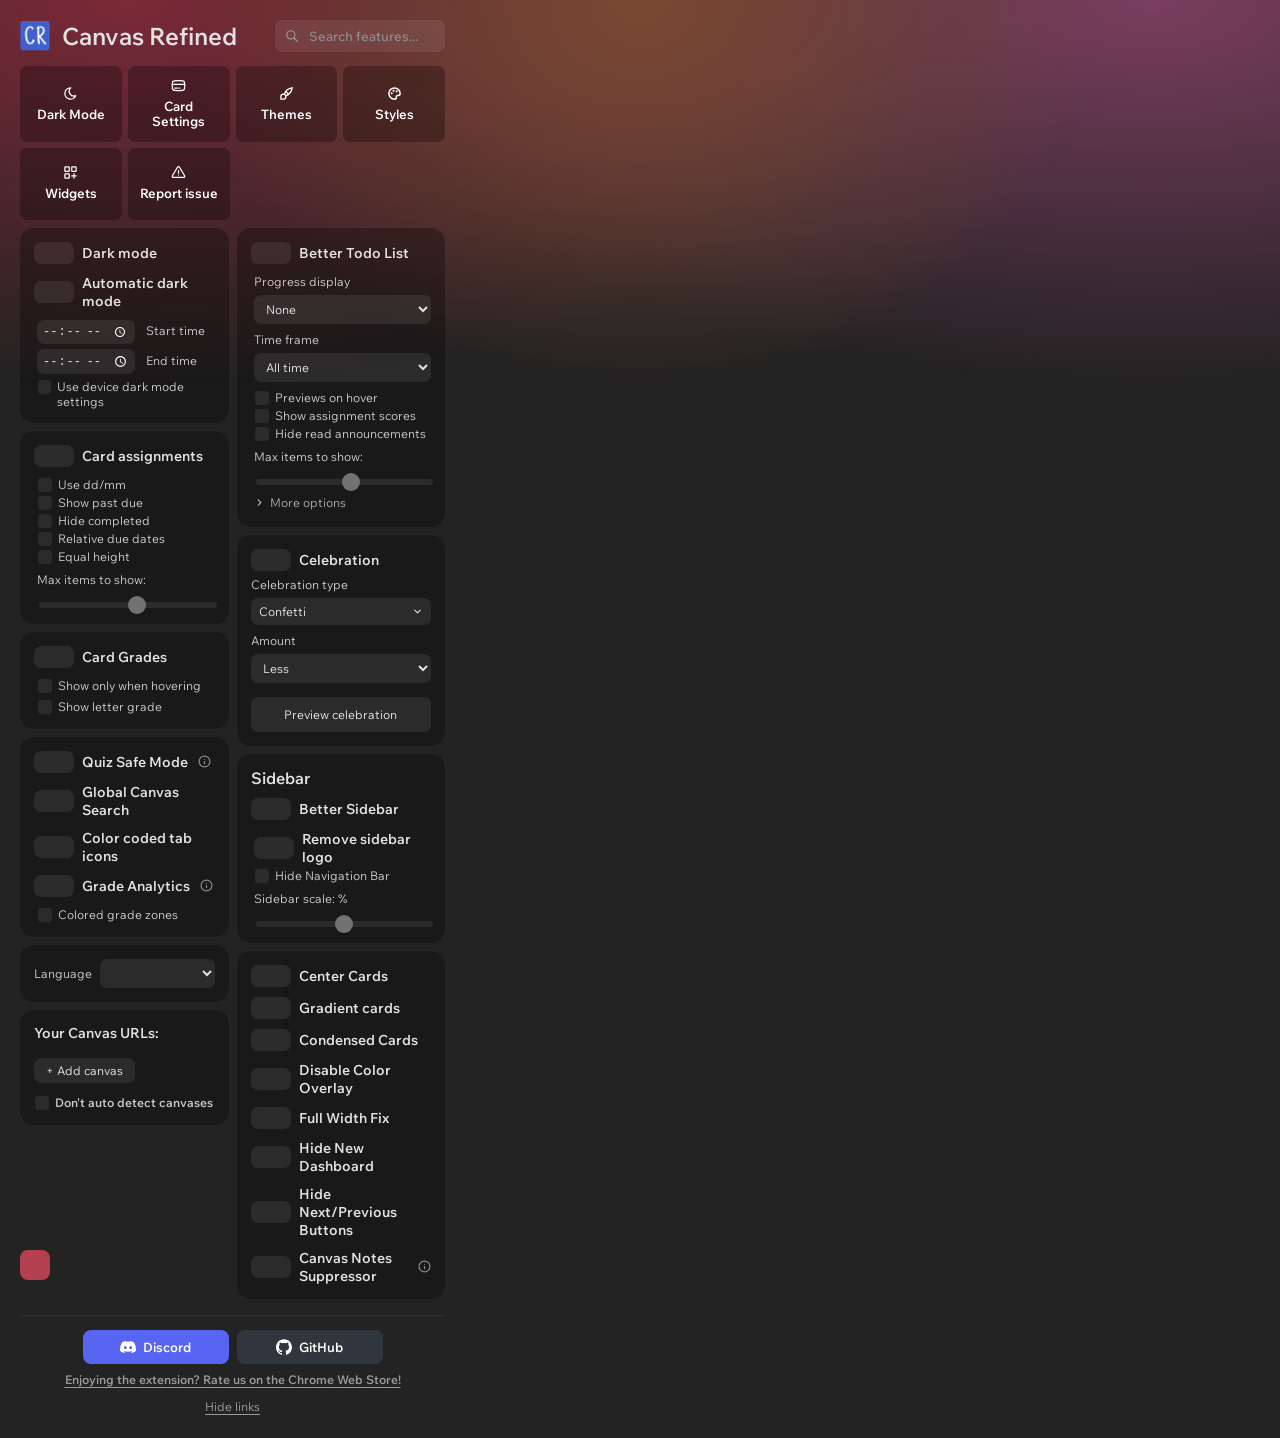
==== commit cd1cc14f: "stuff" ====
--- a/html/popup.html
+++ b/html/popup.html
@@ -22,6 +22,22 @@
     <div id="gradientbg"></div>
     <div id="alert"></div>
     <div class="main">
+        <!-- Update announcement: shown until dismissed; "Never show" opts out of all
+             future ones (opt back in from the Report issue tab). Demo content for now. -->
+        <div class="update-box" id="update-box" style="display:none;">
+            <h3 class="update-box-title">New update!</h3>
+            <div class="update-box-body">
+                <p>This is the new update alert system!<br>Go read the patch notes and please leave a review or join the discord server!</p>
+                <a class="github-button" href="https://github.com/GuySandler/CanvasRefined/releases/tag/Release1.2.0" target="_blank" rel="noopener noreferrer" data-i18n-title="view_on_github" title="View on GitHub">
+                    <svg xmlns="http://www.w3.org/2000/svg" width="16" height="16" viewBox="0 0 24 24" fill="currentColor"><path d="M12 .297c-6.63 0-12 5.373-12 12 0 5.303 3.438 9.8 8.205 11.385.6.113.82-.258.82-.577 0-.285-.01-1.04-.015-2.04-3.338.724-4.042-1.61-4.042-1.61C4.422 18.07 3.633 17.7 3.633 17.7c-1.087-.744.084-.729.084-.729 1.205.084 1.838 1.236 1.838 1.236 1.07 1.835 2.809 1.305 3.495.998.108-.776.417-1.305.76-1.605-2.665-.3-5.466-1.332-5.466-5.93 0-1.31.465-2.38 1.235-3.22-.135-.303-.54-1.523.105-3.176 0 0 1.005-.322 3.3 1.23.96-.267 1.98-.399 3-.405 1.02.006 2.04.138 3 .405 2.28-1.552 3.285-1.23 3.285-1.23.645 1.653.24 2.873.12 3.176.765.84 1.23 1.91 1.23 3.22 0 4.61-2.805 5.625-5.475 5.92.42.36.81 1.096.81 2.22 0 1.606-.015 2.896-.015 3.286 0 .315.21.69.825.57C20.565 22.092 24 17.592 24 12.297c0-6.627-5.373-12-12-12z"/></svg>
+                    <span>GitHub</span>
+                </a>
+            </div>
+            <div class="update-box-actions">
+                <button type="button" class="customization-button" id="update-box-dismiss" data-i18n="dismiss">Dismiss</button>
+                <button type="button" class="customization-button" id="update-box-never" data-i18n="never_show_updates">Never show these ever again</button>
+            </div>
+        </div>
         <div class="header">
             <img id="bclogo" src="../icon/icon-128.png">
             <h1 data-i18n="Canvas_Refined">Canvas Refined</h1>
@@ -344,6 +360,10 @@
                                 <div class="sub-option">
                                     <input type="checkbox" id="todo_sections_persist" name="todo_sections_persist">
                                     <label for="todo_sections_persist" class="sub-text" data-i18n="todo_sections_persist">Remember collapsed sections</label>
+                                </div>
+                                <div class="sub-option">
+                                    <input type="checkbox" id="todo_hide_filter_notice" name="todo_hide_filter_notice">
+                                    <label for="todo_hide_filter_notice" class="sub-text" data-i18n="todo_hide_filter_notice">Hide course filter notice</label>
                                 </div>
                             </div>
                         </div>
@@ -534,16 +554,6 @@
                 </div>
             </div>
         </div>
-        <div id="browser-settings-popup">
-            <div style="width: 50%;">
-                <h3 class="header-small" style="margin-bottom:14px;font-size:18px;" data-i18n="theme_browser_settings">Theme browser settings</h3>
-                <div style="display:flex;gap:8px;align-items: center;color:#a7a7a7">
-                    <input type="checkbox" id="browser_show_likes">
-                    <span data-i18n="always_show_likes">Always show like count</span>
-                </div>
-                <button id="close-settings-btn" class="big-button" style="width: 50%;margin-top:14px;" data-i18n="close">Close</button>
-            </div>
-        </div>
         <div class="tab-header">
             <h2 style="margin-top: 0" data-i18n="themes">Themes</h2>
             <button class="big-button back-btn" data-i18n="back">Back</button>
@@ -599,7 +609,10 @@
             <div class="theme-header">
                 <div style="display:flex;gap:6px;align-items:center">
                     <h3 class="header-small" style="margin:0" data-i18n="user_made_themes">User made themes</h3>
-                    <svg id="browser-settings-btn" xmlns="http://www.w3.org/2000/svg"  width="16"  height="16"  viewBox="0 0 24 24"  fill="currentColor"  class="icon icon-tabler icons-tabler-filled icon-tabler-settings"><path stroke="none" d="M0 0h24v24H0z" fill="none"/><path d="M14.647 4.081a.724 .724 0 0 0 1.08 .448c2.439 -1.485 5.23 1.305 3.745 3.744a.724 .724 0 0 0 .447 1.08c2.775 .673 2.775 4.62 0 5.294a.724 .724 0 0 0 -.448 1.08c1.485 2.439 -1.305 5.23 -3.744 3.745a.724 .724 0 0 0 -1.08 .447c-.673 2.775 -4.62 2.775 -5.294 0a.724 .724 0 0 0 -1.08 -.448c-2.439 1.485 -5.23 -1.305 -3.745 -3.744a.724 .724 0 0 0 -.447 -1.08c-2.775 -.673 -2.775 -4.62 0 -5.294a.724 .724 0 0 0 .448 -1.08c-1.485 -2.439 1.305 -5.23 3.744 -3.745a.722 .722 0 0 0 1.08 -.447c.673 -2.775 4.62 -2.775 5.294 0zm-2.647 4.919a3 3 0 1 0 0 6a3 3 0 0 0 0 -6z" /></svg>
+                    <label class="cr-themes-toggle" title="Show only the themes that use Canvas Refined features">
+                        <input type="checkbox" id="cr_themes_only">
+                        <span data-i18n="canvas_refined_themes">Canvas Refined themes</span>
+                    </label>
                 </div>
                 <span id="premade-themes-pagenum"></span>
             </div>
@@ -639,7 +652,7 @@
             </div>
             <div style="display:flex;gap: 12px;">
                 <button id="theme-revert" class="customization-button" data-i18n="revert">Revert</button>
-                <p data-i18n="revert_desc">This will revert customizations back to when you first installed the extension.</p>
+                <p data-i18n="revert_desc">This undoes everything the last theme you applied changed: colors, card images, font and settings.</p>
             </div>
         </div>
         <div class="option-container">
@@ -719,7 +732,12 @@
                 <h3 class="header-small" data-i18n="import_label">Import</h3>
                 <p data-i18n="import_hint">Copy and paste exported themes here:</p>
                 <div>
-                    <textarea class="card-input" id="import-input"></textarea>
+                    <textarea class="card-input" id="import-input" data-i18n-placeholder="import_placeholder" placeholder="Paste a theme export (JSON) here"></textarea>
+                    <div class="import-actions">
+                        <button type="button" id="import-apply" class="big-button" data-i18n="import_apply">Import</button>
+                        <button type="button" id="import-revert" class="customization-button" data-i18n="import_revert">Revert</button>
+                    </div>
+                    <p class="import-status" id="import-status" role="status" aria-live="polite"></p>
                 </div>
             </div>
         </div>
@@ -1639,6 +1657,10 @@
             <p class="sub-text" style="margin:0;font-size:11px;opacity:0.85;">Email is still available at <strong>sandlerguy5@gmail.com</strong> for private matters.</p>
         </div>
         <div class="option-container">
+            <h3 class="header-small" data-i18n="announcements_header">Announcements</h3>
+            <button type="button" class="customization-button" id="update-box-restore" data-i18n="show_updates_future">Mark announcement as unseen and show these in the future</button>
+        </div>
+        <div class="option-container">
             <h3 class="header-small" data-i18n="dev_tools">Dev tools</h3>
             <div class="option" id="hide_personal_details">
                 <input type="radio" id="off" name="hide_personal_details">
--- a/css/popup.css
+++ b/css/popup.css
@@ -73,6 +73,16 @@
 .custom-card-inputs .card-input {background: var(--inputbg);border: 1px solid #1a1a1a7a}
 .custom-card-name, .custom-card-hide {margin-top: 5px}
 .custom-card-hide {display: flex; align-items: center;}
+/* Import tab: pasting no longer applies anything, these two buttons do. */
+.import-actions {display: flex; gap: 10px; margin-top: 8px; align-items: stretch;}
+.import-actions #import-apply {flex: 1; cursor: pointer; transition: .15s background;}
+.import-actions #import-apply:hover {background: #2f81f73a;}
+.import-actions #import-apply:disabled {opacity: .6; cursor: default; background: var(--containerbg);}
+.import-actions #import-revert {flex: 0 0 auto; padding: 10px 20px; cursor: pointer;}
+#import-input {min-height: 90px; resize: vertical; font-family: inherit;}
+.import-status {margin: 8px 0 0; font-size: 11.5px; color: var(--bctext-2, #9a9a9a); min-height: 14px;}
+.import-status.bad {color: #e7495e;}
+.import-status.good {color: #46b246;}
 .option-name {font-weight: 600}
 .sub-text {font-size: 12px;color: #c7c7c7}
 #todo_progress_rings, #anon_grade_preset {font-size: 12px;background: var(--inputbg);color:#e2e2e2;border:none;border-radius:7px;padding:6px 8px;font-family:inherit;width:100%;box-sizing:border-box;margin-top:2px;margin-bottom:6px;color-scheme:dark;}
@@ -131,6 +141,16 @@
 .github-button {display: flex;align-items: center;justify-content: center;gap: 7px;padding: 9px 10px;border: none;border-radius: 8px;background: #30363d;color: #fff;font-family: inherit;font-size: 13px;font-weight: 600;text-decoration: none;transition: .15s background}
 .github-button:hover {background: #21262d;cursor: pointer}
 .github-button:active {filter: brightness(85%)}
+/* Update announcement box: blue attention banner at the very top of the main popup */
+.update-box {margin-bottom:14px;padding:14px 16px 12px;border:1px solid #2f81f7;border-radius:12px;background:linear-gradient(165deg, rgba(47,129,247,.28), rgba(47,129,247,.10) 70%, rgba(47,129,247,.05));box-shadow:0 0 0 1px rgba(47,129,247,.18), 0 4px 16px rgba(47,129,247,.28);}
+.update-box-title {margin:0 0 6px;font-size:15px;font-weight:700;color:#58a6ff;letter-spacing:.02em;}
+.update-box-body {display:flex;align-items:center;gap:12px;flex-wrap:wrap;color:#e2e2e2;font-size:13px;}
+.update-box-body p {margin:0;flex:1;min-width:130px;}
+.update-box-body .github-button {flex:none;padding:6px 12px;font-size:12px;}
+.update-box-actions {display:flex;gap:8px;margin-top:12px;flex-wrap:wrap;}
+/* fit-content, one line each: no stretching across the box */
+.update-box-actions .customization-button {flex:0 0 auto;padding:4px 12px;white-space:nowrap;}
+.update-box-actions .customization-button:hover {background:#2f81f73a;}
 .discord-button svg, .github-button svg {flex-shrink: 0}
 .social-toggle {text-align: center;font-size: 12px;color: #9a9a9a;cursor: pointer;user-select: none;transition: .15s color;text-decoration: underline;text-underline-offset: 3px;padding: 4px 10px;border-radius: 6px;}
 .social-toggle:hover {color: #e2e2e2;background: #ffffff0a;}
@@ -176,8 +196,9 @@
 .color-preview {flex: 1;height:8px;}
 .theme-button {position: relative; padding: 17px 10px; padding: 10px 10px 26px;text-align:left;transition: .25s background; background-size: cover; background-position: center;text-shadow: 0 0 4px #313131;overflow:hidden;}
 .theme-button:hover {background-size: 120%; background-position:center;}
-.theme-button-creator {font-size:10px;white-space:nowrap}
-.theme-button-title {font-weight: 600;font-size:12px;white-space:nowrap;}
+/* long theme names are clipped by the button, so end them with an ellipsis */
+.theme-button-creator {font-size:10px;white-space:nowrap;overflow:hidden;text-overflow:ellipsis}
+.theme-button-title {font-weight: 600;font-size:12px;white-space:nowrap;overflow:hidden;text-overflow:ellipsis;}
 .background-preset-grid {display: grid; grid-template-columns: repeat(3, minmax(0, 1fr)); gap: 6px; margin-top: 10px;}
 /* a solid colour outranks the presets, so they are inert until it is cleared */
 .background-preset-grid.is-disabled {opacity: .45; filter: grayscale(1); pointer-events: none;}
@@ -196,9 +217,13 @@
 #theme-sorts {display:flex;align-items:center;background:var(--inputbg);border-radius: 7px;padding:10px 16px;gap:10px;color: #fff;border:none;font-weight: 600;}
 #theme-sort-selector {display: none; position: absolute; top: 5px; right: -10px; transform: translateX(100%); z-index: 1000;background: #0e0e0edb;backdrop-filter:blur(3px);border-radius: 7px;padding:5px 0;}
 #theme-sort-selector.open {display: block;}
-#submit-popup,#browser-settings-popup {display: none;position: fixed;top:0;left:0;width:100%;height:100%;z-index:1000;background:#0e0e0eed;backdrop-filter:blur(3px)}
-#submit-popup.open,#browser-settings-popup.open {display: flex;align-items:center;justify-content: center;}
-#browser-settings-btn {cursor: pointer;color:gray;}
+#submit-popup {display: none;position: fixed;top:0;left:0;width:100%;height:100%;z-index:1000;background:#0e0e0eed;backdrop-filter:blur(3px)}
+#submit-popup.open {display: flex;align-items:center;justify-content: center;}
+/* "Canvas Refined themes" filter next to the User made themes title. */
+.cr-themes-toggle {display:flex;align-items:center;gap:5px;font-size:11px;font-weight:400;color:#a7a7a7;cursor:pointer;user-select:none;white-space:nowrap;}
+.cr-themes-toggle input {width:12px;height:12px;margin:0;cursor:pointer;accent-color:#2f81f7;}
+.cr-themes-toggle:hover {color:#e2e2e2;}
+.theme-list-empty {grid-column:1 / -1;text-align:center;color:#a7a7a7;font-size:12px;padding:18px 0;margin:0;}
 #theme-sorts-container {position: relative;}
 #themes-empty {grid-row: span 6; grid-column: span 4;display: flex;align-items:center;justify-content: center;}
 .color-line {background:linear-gradient(115deg, rgb(255, 53, 88), rgb(255, 131, 73), rgb(255, 103, 187));width:100%;height:2px;border-radius:10px;}
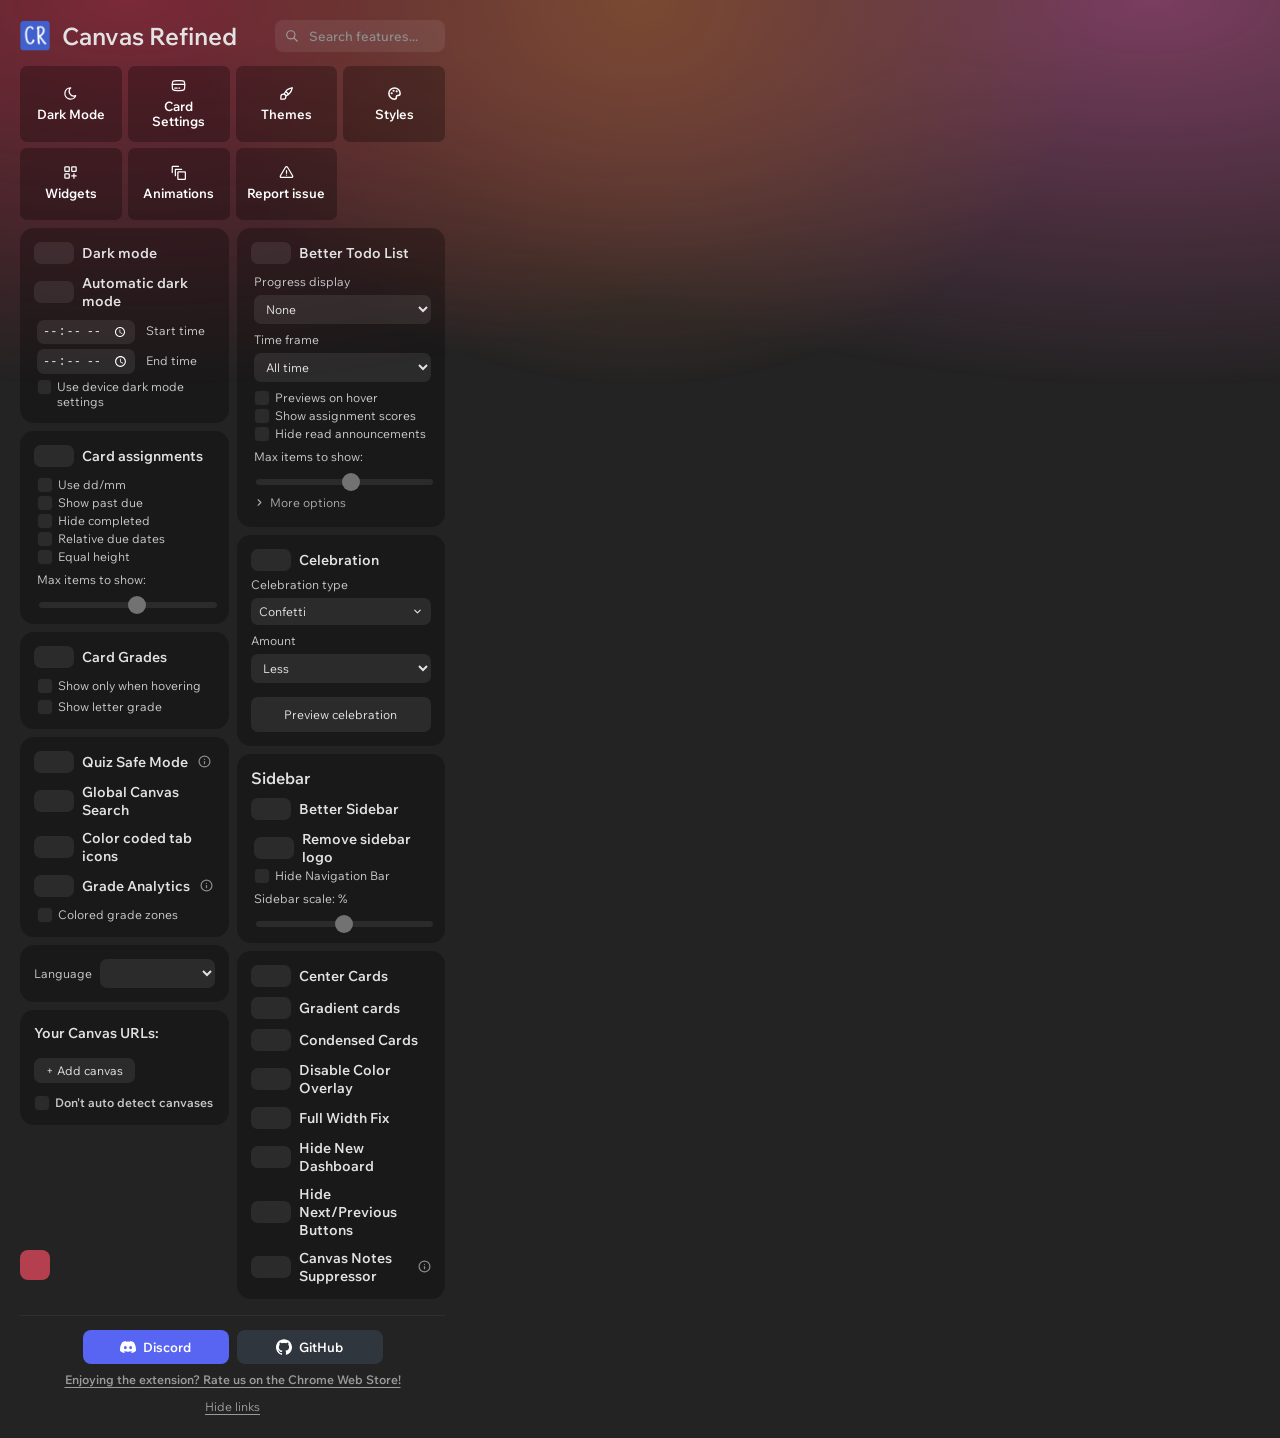
==== commit a9734923: "start of animations" ====
--- a/html/popup.html
+++ b/html/popup.html
@@ -71,6 +71,10 @@
                 <button id="gpa-bounds-btn" class="big-button tab-btn">
                     <svg xmlns="http://www.w3.org/2000/svg" width="15" height="15" viewBox="0 0 24 24" fill="none" stroke="currentColor" stroke-width="2" stroke-linecap="round" stroke-linejoin="round"><rect x="3" y="3" width="7" height="7" rx="1"></rect><rect x="3" y="14" width="7" height="7" rx="1"></rect><rect x="14" y="3" width="7" height="7" rx="1"></rect><path d="M17.5 14.0002L17.5 21.0004"></path><path d="M21.0001 17.5001L14 17.5001"></path></svg>
                     <span data-i18n="widgets">Widgets</span>
+                </button>
+                <button id="animations-btn" class="big-button tab-btn">
+                    <svg xmlns="http://www.w3.org/2000/svg" width="15" height="15" viewBox="0 0 24 24" fill="none" stroke="currentColor" stroke-width="2" stroke-linecap="round" stroke-linejoin="round"><path d="M22 11H12a1 1 0 0 0-1 1v10a1 1 0 0 0 1 1h10a1 1 0 0 0 1-1V12a1 1 0 0 0-1-1z"></path><path d="M12 2H3a1 1 0 0 0-1 1v9"></path><path d="M17 7H7v10"></path></svg>
+                    <span data-i18n="animations">Animations</span>
                 </button>
                 <button id="report-issue-btn" class="big-button tab-btn">
                     <svg xmlns="http://www.w3.org/2000/svg" width="15" height="15" viewBox="0 0 24 24" stroke-width="2" stroke="currentColor" fill="none" stroke-linecap="round" stroke-linejoin="round"><path stroke="none" d="M0 0h24v24H0z" fill="none"></path><path d="M12 9v4"></path><path d="M10.363 3.591l-8.106 13.534a1.914 1.914 0 0 0 1.636 2.871h16.214a1.914 1.914 0 0 0 1.636 -2.87l-8.106 -13.536a1.914 1.914 0 0 0 -3.274 0z"></path><path d="M12 16h.01"></path></svg>
@@ -609,7 +613,7 @@
             <div class="theme-header">
                 <div style="display:flex;gap:6px;align-items:center">
                     <h3 class="header-small" style="margin:0" data-i18n="user_made_themes">User made themes</h3>
-                    <label class="cr-themes-toggle" title="Show only the themes that use Canvas Refined features">
+                    <label class="cr-themes-toggle" title="Only show the Canvas Refined themes (this view only, not saved)">
                         <input type="checkbox" id="cr_themes_only">
                         <span data-i18n="canvas_refined_themes">Canvas Refined themes</span>
                     </label>
@@ -1633,6 +1637,70 @@
 
     </div>
 
+    <div class="animations-container tab" style="display:none">
+        <div class="tab-header">
+            <div>
+                <h2 style="margin-top: 0" data-i18n="animations">Animations</h2>
+            </div>
+            <button class="big-button back-btn" data-i18n="back">Back</button>
+        </div>
+        <!-- Animation toggles, grouped by what they animate. Each one maps to a
+             class on <html> that gates a region of canvasAnimations.css, applied by
+             applyAnimationSettings() in js/content.js. All off by default. -->
+        <div class="option-container">
+            <h3 class="header-small" data-i18n="anim_page_load">Page load</h3>
+            <div class="option" id="cr_anim_entrance">
+                <input type="radio" id="off" name="cr_anim_entrance">
+                <input type="radio" id="on" name="cr_anim_entrance">
+                <div class="slider">
+                    <div class="sliderknob"></div>
+                    <div class="sliderbg"></div>
+                </div><span class="option-name" data-i18n="anim_entrance">Fade-in entrance</span>
+            </div>
+        </div>
+        <div class="option-container">
+            <h3 class="header-small" data-i18n="anim_cards">Course cards</h3>
+            <div class="option" id="cr_anim_card_hover">
+                <input type="radio" id="off" name="cr_anim_card_hover">
+                <input type="radio" id="on" name="cr_anim_card_hover">
+                <div class="slider">
+                    <div class="sliderknob"></div>
+                    <div class="sliderbg"></div>
+                </div><span class="option-name" data-i18n="anim_card_hover">Card hover flip</span>
+            </div>
+        </div>
+        <div class="option-container">
+            <h3 class="header-small" data-i18n="anim_lists">Lists and sidebar</h3>
+            <div class="option" id="cr_anim_list_hover">
+                <input type="radio" id="off" name="cr_anim_list_hover">
+                <input type="radio" id="on" name="cr_anim_list_hover">
+                <div class="slider">
+                    <div class="sliderknob"></div>
+                    <div class="sliderbg"></div>
+                </div><span class="option-name" data-i18n="anim_list_hover">Sidebar slide</span>
+            </div>
+        </div>
+        <div class="option-container">
+            <h3 class="header-small" data-i18n="anim_controls">Buttons and inputs</h3>
+            <div class="option" id="cr_anim_control_lift">
+                <input type="radio" id="off" name="cr_anim_control_lift">
+                <input type="radio" id="on" name="cr_anim_control_lift">
+                <div class="slider">
+                    <div class="sliderknob"></div>
+                    <div class="sliderbg"></div>
+                </div><span class="option-name" data-i18n="anim_control_lift">Input lift</span>
+            </div>
+            <div class="option" id="cr_anim_rainbow_buttons" style="margin-top:10px;">
+                <input type="radio" id="off" name="cr_anim_rainbow_buttons">
+                <input type="radio" id="on" name="cr_anim_rainbow_buttons">
+                <div class="slider">
+                    <div class="sliderknob"></div>
+                    <div class="sliderbg"></div>
+                </div><span class="option-name" data-i18n="anim_rainbow_buttons">Rainbow buttons</span>
+            </div>
+        </div>
+    </div>
+
     <div class="report-issue-container tab">
         <div class="tab-header">
             <div>
--- a/css/popup.css
+++ b/css/popup.css
@@ -85,6 +85,7 @@
 .import-status.good {color: #46b246;}
 .option-name {font-weight: 600}
 .sub-text {font-size: 12px;color: #c7c7c7}
+
 #todo_progress_rings, #anon_grade_preset {font-size: 12px;background: var(--inputbg);color:#e2e2e2;border:none;border-radius:7px;padding:6px 8px;font-family:inherit;width:100%;box-sizing:border-box;margin-top:2px;margin-bottom:6px;color-scheme:dark;}
 #todo_progress_rings option, #anon_grade_preset option {background:#1e1e1e;color:#e2e2e2;}
 #todo_progress_rings option:checked,
